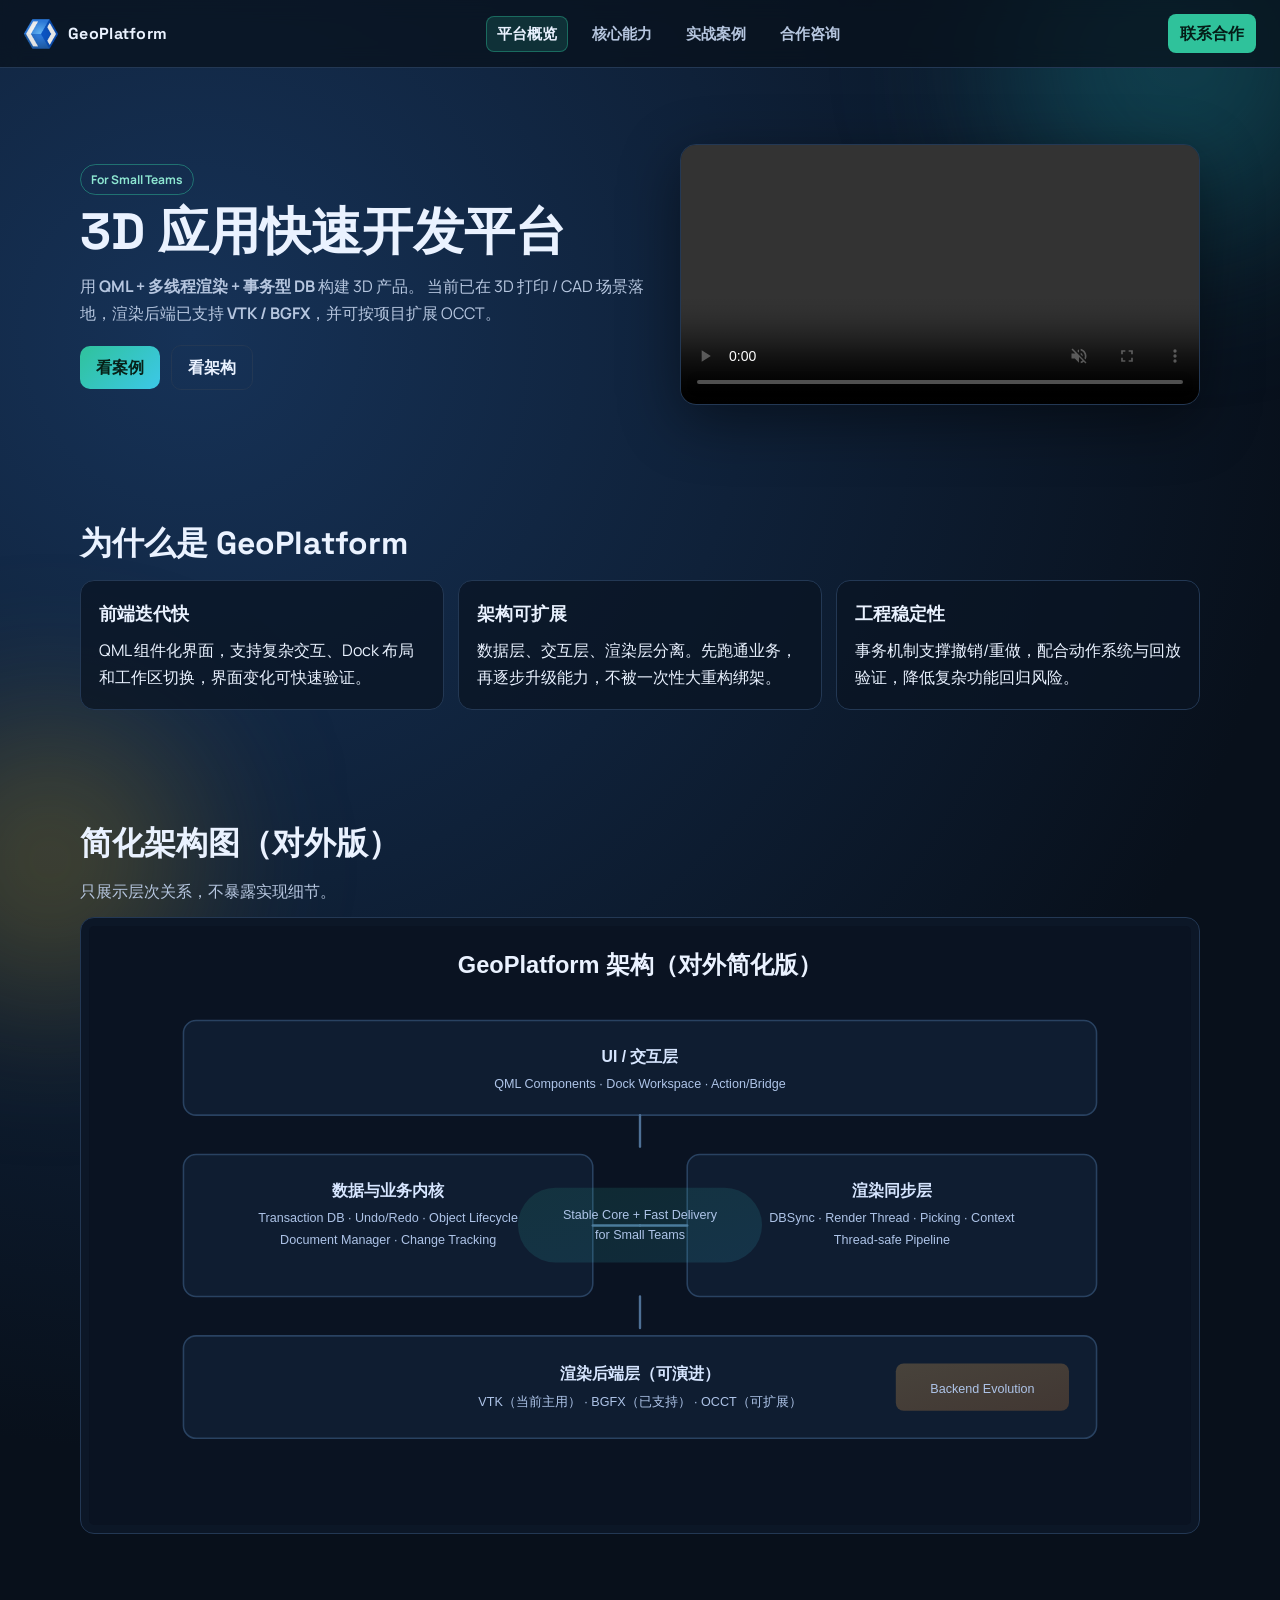
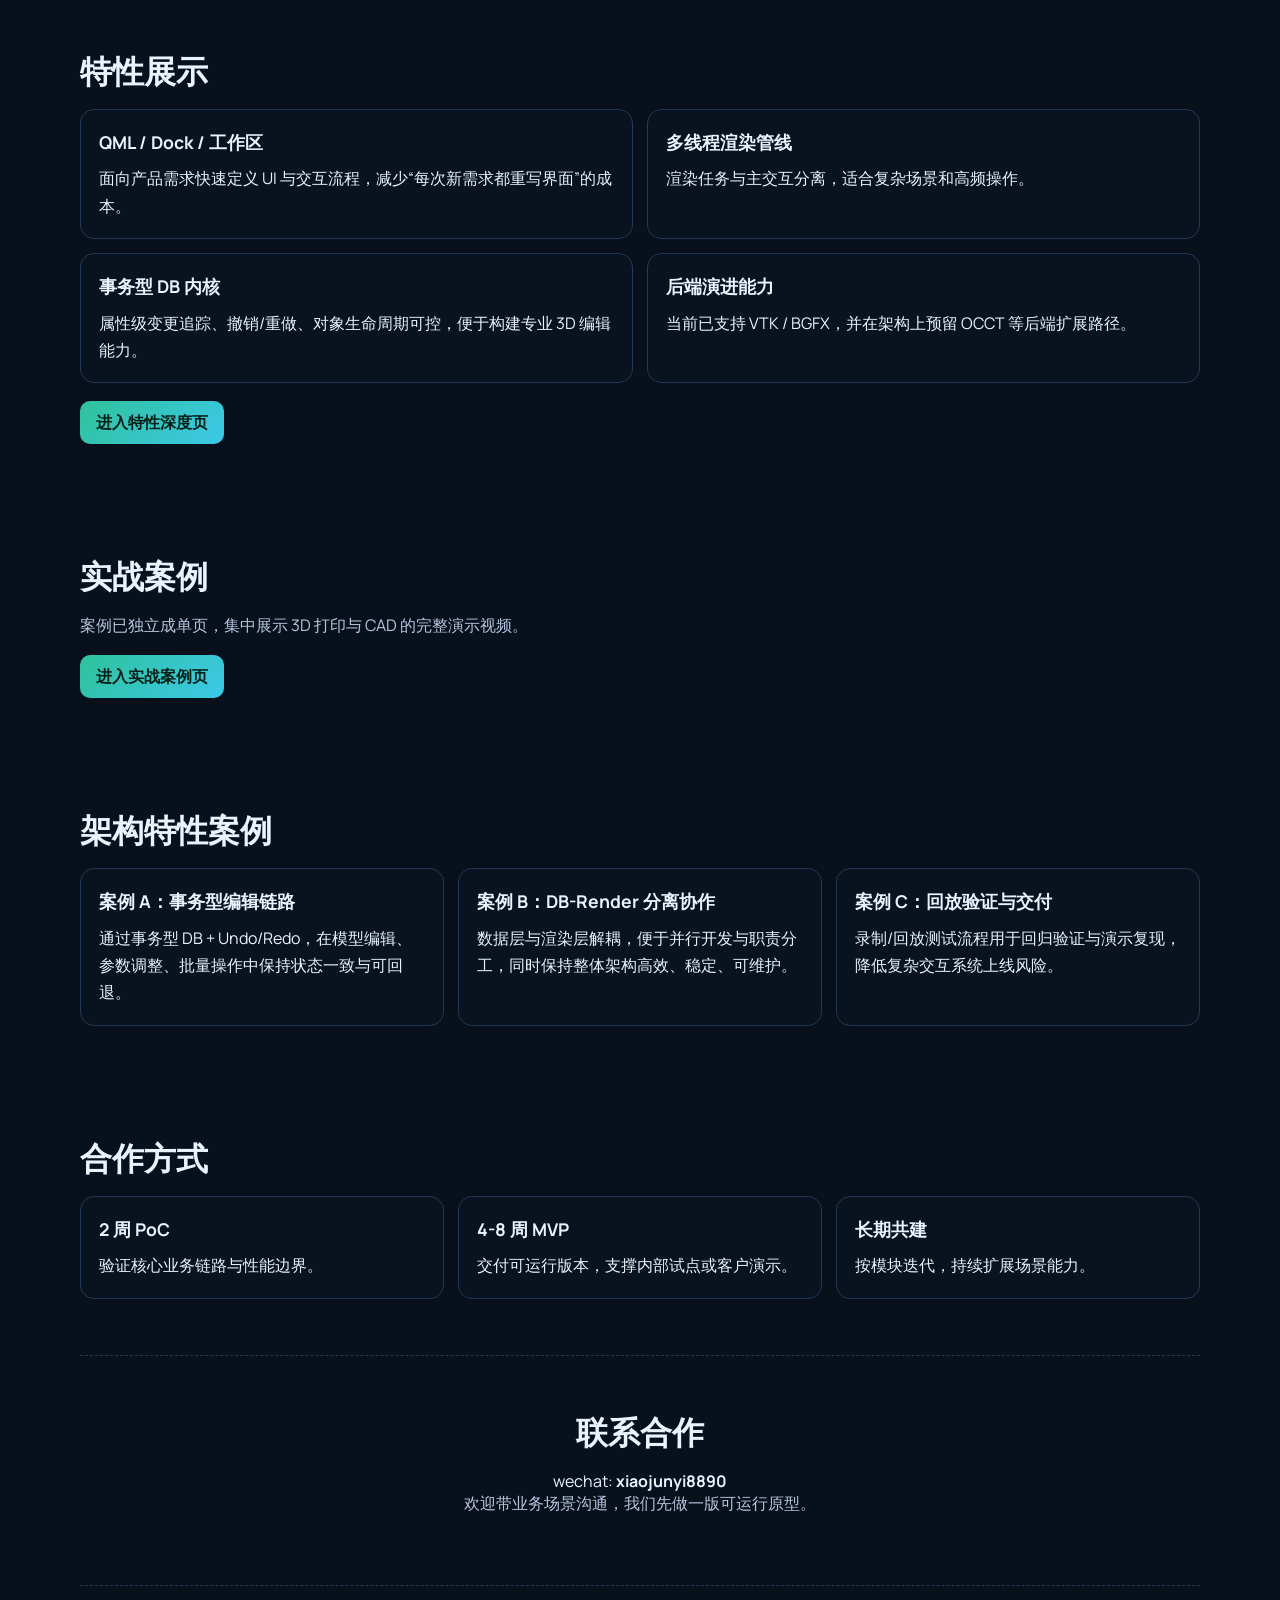
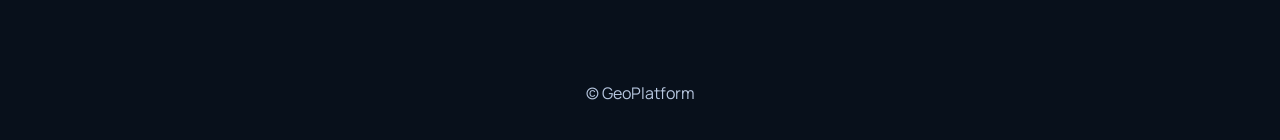
==== index.html @ 3b735857 "feat: move demo videos to dedicated cases page and refine feature copy" ====
<!doctype html>
<html lang="zh-CN">
<head>
  <meta charset="UTF-8" />
  <meta name="viewport" content="width=device-width, initial-scale=1.0" />
  <title>GeoPlatform | 3D 应用快速开发平台</title>
  <meta name="description" content="GeoPlatform 是面向中小团队的 3D 应用快速开发平台，提供 QML 前端、事务型 DB 内核和多线程渲染架构。" />
  <link rel="preconnect" href="https://fonts.googleapis.com">
  <link rel="preconnect" href="https://fonts.gstatic.com" crossorigin>
  <link href="https://fonts.googleapis.com/css2?family=Manrope:wght@400;600;700;800&family=Space+Grotesk:wght@500;700&display=swap" rel="stylesheet">
  <link rel="stylesheet" href="styles.css" />
</head>
<body>
  <div class="bg-shape bg-shape-a"></div>
  <div class="bg-shape bg-shape-b"></div>

  <header class="topbar">
    <div class="brand">
      <img src="assets/brand/logo.png" alt="GeoPlatform Logo" />
      <span>GeoPlatform</span>
    </div>
    <nav class="top-links" aria-label="Primary">
      <a class="active" href="index.html">平台概览</a>
      <a href="features.html">核心能力</a>
      <a href="cases.html">实战案例</a>
      <a href="#contact">合作咨询</a>
    </nav>
    <div class="top-actions">
      <a class="cta" href="#contact">联系合作</a>
    </div>
  </header>

  <main>
    <section class="hero section">
      <div class="hero-copy">
        <p class="tag">For Small Teams</p>
        <h1>3D 应用快速开发平台</h1>
        <p class="subtitle">
          用 <strong>QML + 多线程渲染 + 事务型 DB</strong> 构建 3D 产品。
          当前已在 3D 打印 / CAD 场景落地，渲染后端已支持 <strong>VTK / BGFX</strong>，并可按项目扩展 OCCT。
        </p>
        <div class="hero-actions">
          <a class="btn btn-primary" href="cases.html">看案例</a>
          <a class="btn btn-ghost" href="#architecture">看架构</a>
        </div>
      </div>
      <div class="hero-media">
        <video controls autoplay muted loop playsinline>
          <source src="assets/media/print-demo.mp4" type="video/mp4" />
          你的浏览器不支持视频播放。
        </video>
      </div>
    </section>

    <section class="section" id="value">
      <h2>为什么是 GeoPlatform</h2>
      <div class="grid grid-3">
        <article class="card">
          <h3>前端迭代快</h3>
          <p>QML 组件化界面，支持复杂交互、Dock 布局和工作区切换，界面变化可快速验证。</p>
        </article>
        <article class="card">
          <h3>架构可扩展</h3>
          <p>数据层、交互层、渲染层分离。先跑通业务，再逐步升级能力，不被一次性大重构绑架。</p>
        </article>
        <article class="card">
          <h3>工程稳定性</h3>
          <p>事务机制支撑撤销/重做，配合动作系统与回放验证，降低复杂功能回归风险。</p>
        </article>
      </div>
    </section>

    <section class="section" id="architecture">
      <h2>简化架构图（对外版）</h2>
      <p class="hint">只展示层次关系，不暴露实现细节。</p>
      <img class="arch" src="assets/media/architecture-lite.svg" alt="GeoPlatform Simplified Architecture" />
    </section>

    <section class="section" id="features">
      <h2>特性展示</h2>
      <div class="grid grid-2">
        <article class="card feature">
          <h3>QML / Dock / 工作区</h3>
          <p>面向产品需求快速定义 UI 与交互流程，减少“每次新需求都重写界面”的成本。</p>
        </article>
        <article class="card feature">
          <h3>多线程渲染管线</h3>
          <p>渲染任务与主交互分离，适合复杂场景和高频操作。</p>
        </article>
        <article class="card feature">
          <h3>事务型 DB 内核</h3>
          <p>属性级变更追踪、撤销/重做、对象生命周期可控，便于构建专业 3D 编辑能力。</p>
        </article>
        <article class="card feature">
          <h3>后端演进能力</h3>
          <p>当前已支持 VTK / BGFX，并在架构上预留 OCCT 等后端扩展路径。</p>
        </article>
      </div>
      <div class="section-action">
        <a class="btn btn-primary" href="features.html">进入特性深度页</a>
      </div>
    </section>

    <section class="section" id="cases-entry">
      <h2>实战案例</h2>
      <p class="hint">案例已独立成单页，集中展示 3D 打印与 CAD 的完整演示视频。</p>
      <div class="section-action">
        <a class="btn btn-primary" href="cases.html">进入实战案例页</a>
      </div>
    </section>

    <section class="section" id="architecture-cases">
      <h2>架构特性案例</h2>
      <div class="grid grid-3">
        <article class="card">
          <h3>案例 A：事务型编辑链路</h3>
          <p>通过事务型 DB + Undo/Redo，在模型编辑、参数调整、批量操作中保持状态一致与可回退。</p>
        </article>
        <article class="card">
          <h3>案例 B：DB-Render 分离协作</h3>
          <p>数据层与渲染层解耦，便于并行开发与职责分工，同时保持整体架构高效、稳定、可维护。</p>
        </article>
        <article class="card">
          <h3>案例 C：回放验证与交付</h3>
          <p>录制/回放测试流程用于回归验证与演示复现，降低复杂交互系统上线风险。</p>
        </article>
      </div>
    </section>

    <section class="section" id="cooperation">
      <h2>合作方式</h2>
      <div class="grid grid-3">
        <article class="card">
          <h3>2 周 PoC</h3>
          <p>验证核心业务链路与性能边界。</p>
        </article>
        <article class="card">
          <h3>4-8 周 MVP</h3>
          <p>交付可运行版本，支撑内部试点或客户演示。</p>
        </article>
        <article class="card">
          <h3>长期共建</h3>
          <p>按模块迭代，持续扩展场景能力。</p>
        </article>
      </div>
    </section>

    <section class="section contact" id="contact">
      <h2>联系合作</h2>
      <p>wechat: <strong>xiaojunyi8890</strong></p>
      <p class="hint">欢迎带业务场景沟通，我们先做一版可运行原型。</p>
    </section>
  </main>

  <footer>
    <p>© <span id="year"></span> GeoPlatform</p>
  </footer>

  <script src="script.js"></script>
</body>
</html>
---- styles.css ----
:root {
  --bg: #08101b;
  --bg-soft: #111e31;
  --text: #eaf2ff;
  --muted: #b6c6df;
  --line: #233854;
  --brand: #2fc29b;
  --brand-2: #f2b45a;
  --card: rgba(10, 21, 35, 0.75);
}

* { box-sizing: border-box; }
html, body { margin: 0; padding: 0; }
body {
  font-family: "Manrope", "PingFang SC", "Microsoft YaHei", sans-serif;
  color: var(--text);
  background: radial-gradient(circle at 15% 10%, #163257 0%, var(--bg) 35%), var(--bg);
  overflow-x: hidden;
}

.bg-shape {
  position: fixed;
  border-radius: 999px;
  filter: blur(80px);
  z-index: -1;
}
.bg-shape-a { width: 360px; height: 360px; background: #1b7f8f66; top: -120px; right: -80px; }
.bg-shape-b { width: 280px; height: 280px; background: #9d7f2360; bottom: -100px; left: -90px; }

.topbar {
  position: sticky;
  top: 0;
  z-index: 10;
  display: flex;
  justify-content: space-between;
  align-items: center;
  padding: 14px 24px;
  background: rgba(8, 16, 27, 0.7);
  backdrop-filter: blur(10px);
  border-bottom: 1px solid var(--line);
}

.brand {
  display: flex;
  align-items: center;
  gap: 10px;
  font-family: "Space Grotesk", sans-serif;
  font-weight: 700;
  letter-spacing: 0.3px;
}
.brand img { width: 34px; height: 34px; object-fit: contain; }
.top-links {
  display: flex;
  align-items: center;
  gap: 14px;
}
.top-links a {
  text-decoration: none;
  color: var(--muted);
  font-weight: 700;
  font-size: 0.95rem;
  padding: 6px 10px;
  border-radius: 8px;
}
.top-links a:hover {
  color: var(--text);
  background: rgba(255, 255, 255, 0.06);
}
.top-links a.active {
  color: var(--text);
  background: rgba(47, 194, 155, 0.16);
  border: 1px solid #2fc29b66;
}
.top-actions {
  display: flex;
  align-items: center;
}

main { max-width: 1160px; margin: 0 auto; padding: 20px 20px 72px; }
.section { padding: 56px 0; }

.hero {
  display: grid;
  grid-template-columns: 1.1fr 1fr;
  gap: 28px;
  align-items: center;
}
.tag {
  display: inline-block;
  margin: 0 0 10px;
  font-size: 12px;
  font-weight: 700;
  padding: 6px 10px;
  border: 1px solid #2fc29b77;
  border-radius: 999px;
  color: #8de6d1;
}
h1 {
  margin: 0;
  font-family: "Space Grotesk", sans-serif;
  font-size: clamp(2rem, 4vw, 3.2rem);
  line-height: 1.05;
}
.subtitle { color: var(--muted); line-height: 1.7; margin-top: 14px; }

.hero-media video {
  width: 100%;
  border-radius: 16px;
  border: 1px solid var(--line);
  box-shadow: 0 16px 60px rgba(0, 0, 0, 0.45);
}

h2 {
  margin: 0 0 14px;
  font-family: "Space Grotesk", sans-serif;
  font-size: clamp(1.4rem, 2.5vw, 2rem);
}
h3 { margin: 0 0 8px; font-size: 1.1rem; }
p { margin: 0; }
.hint { color: var(--muted); margin-bottom: 14px; }

.grid { display: grid; gap: 14px; }
.grid-2 { grid-template-columns: repeat(2, minmax(0, 1fr)); }
.grid-3 { grid-template-columns: repeat(3, minmax(0, 1fr)); }

.card {
  background: var(--card);
  border: 1px solid var(--line);
  border-radius: 14px;
  padding: 18px;
  line-height: 1.7;
}
.case-video video {
  width: 100%;
  margin: 10px 0 12px;
  border-radius: 10px;
  border: 1px solid var(--line);
  background: #08101b;
}

.arch {
  width: 100%;
  border-radius: 14px;
  border: 1px solid var(--line);
  background: #0c1727;
  padding: 8px;
}

.btn {
  display: inline-block;
  text-decoration: none;
  padding: 10px 16px;
  border-radius: 10px;
  font-weight: 700;
  transition: transform .2s ease, background .2s ease;
}
.btn:hover { transform: translateY(-2px); }
.btn-primary {
  background: linear-gradient(135deg, var(--brand), #3cc8e8);
  color: #072018;
}
.btn-ghost {
  border: 1px solid var(--line);
  color: var(--text);
  margin-left: 8px;
}

.cta {
  text-decoration: none;
  color: #051d18;
  background: var(--brand);
  padding: 8px 12px;
  border-radius: 8px;
  font-weight: 700;
}

.hero-actions { margin-top: 18px; }
.section-action {
  margin-top: 18px;
  display: flex;
  gap: 10px;
  flex-wrap: wrap;
}

.page-hero {
  padding-top: 40px;
}
.metrics {
  margin-top: 16px;
  display: grid;
  gap: 12px;
  grid-template-columns: repeat(4, minmax(0, 1fr));
}
.metric h3 {
  margin-bottom: 6px;
}
.metric p {
  color: var(--muted);
}
.flow {
  margin-top: 14px;
  display: flex;
  flex-wrap: wrap;
  gap: 8px;
}
.flow span {
  padding: 6px 10px;
  border-radius: 999px;
  border: 1px solid #3a5d83;
  background: rgba(16, 35, 56, 0.75);
  color: #c8ddff;
  font-size: 0.86rem;
  font-weight: 700;
}
.emphasis {
  margin-top: 14px;
  border-color: #2fc29b88;
  background: linear-gradient(140deg, rgba(47, 194, 155, 0.12), rgba(10, 21, 35, 0.8));
}

.contact {
  text-align: center;
  border-top: 1px dashed var(--line);
  border-bottom: 1px dashed var(--line);
}

footer {
  text-align: center;
  color: var(--muted);
  padding: 24px 12px 36px;
}

@media (max-width: 980px) {
  .hero { grid-template-columns: 1fr; }
  .grid-2, .grid-3 { grid-template-columns: 1fr; }
  .metrics { grid-template-columns: 1fr; }
  .top-links { display: none; }
  main { padding: 12px 16px 56px; }
}
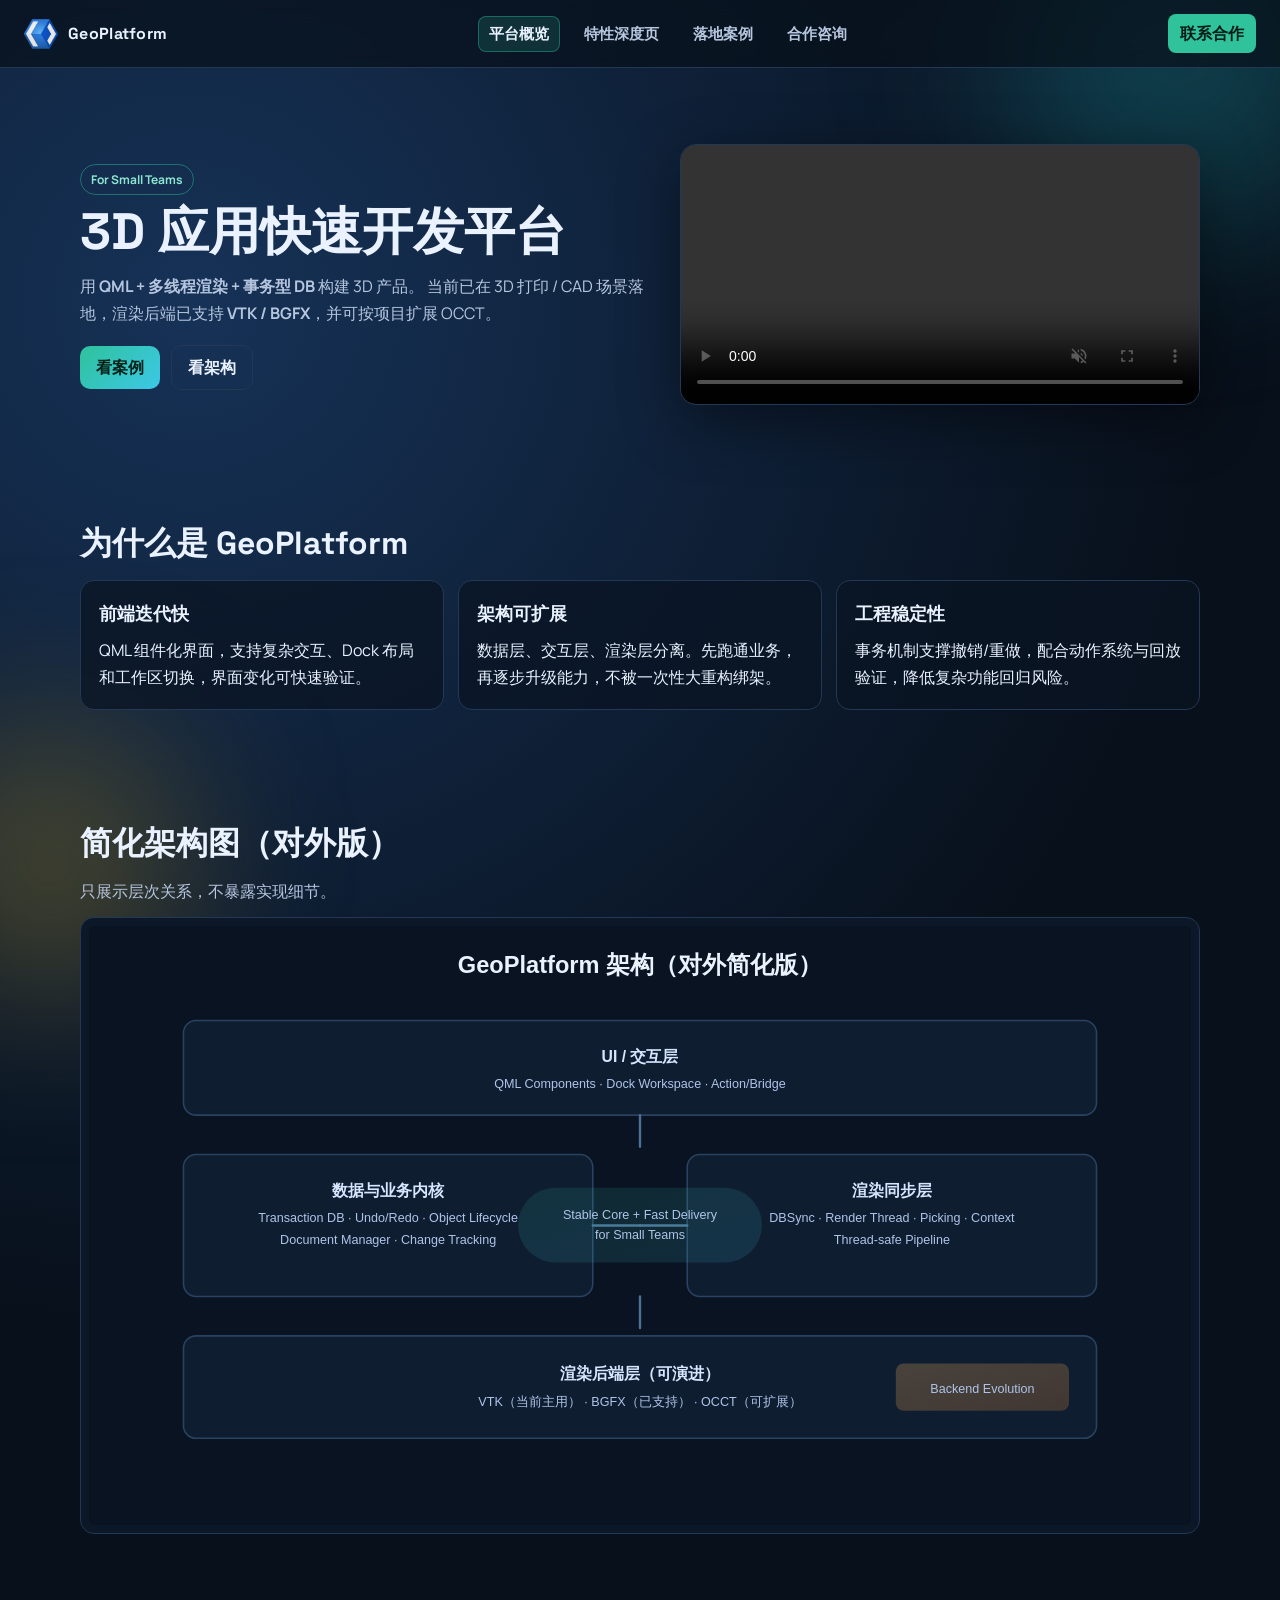
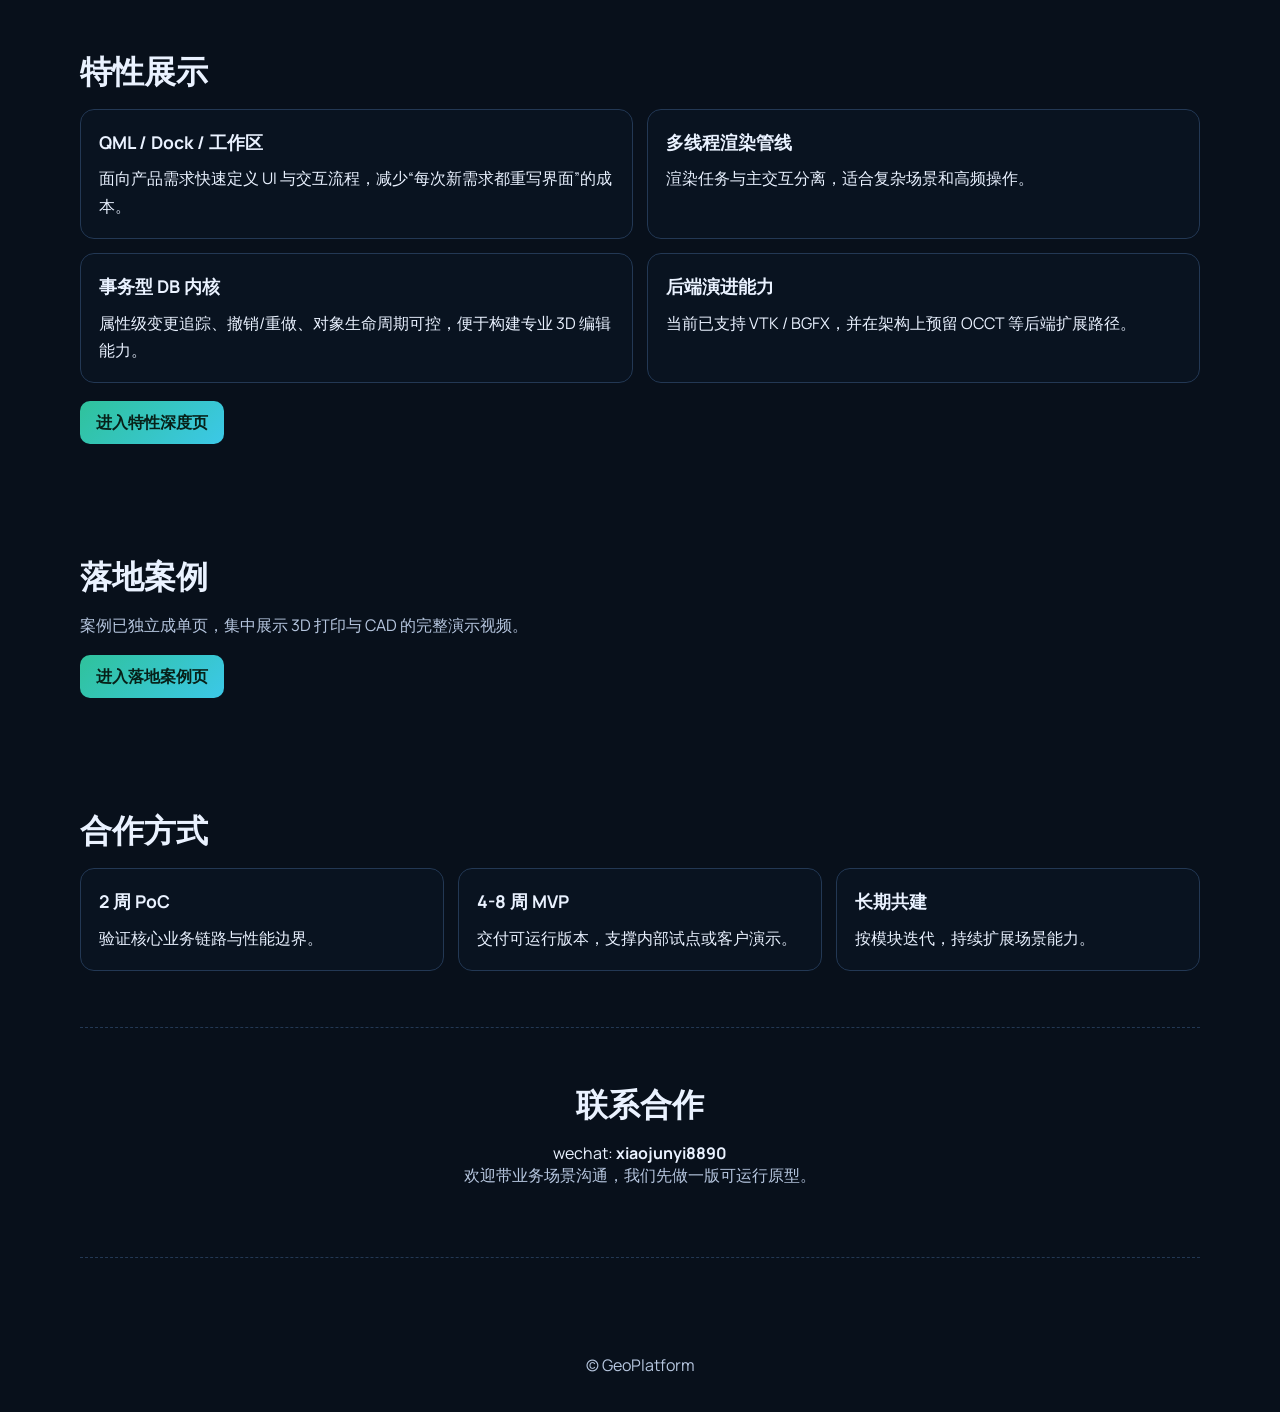
==== commit 103cdbce: "refactor: align nav and terminology to feature-depth and delivery-cases" ====
--- a/index.html
+++ b/index.html
@@ -21,8 +21,8 @@
     </div>
     <nav class="top-links" aria-label="Primary">
       <a class="active" href="index.html">平台概览</a>
-      <a href="features.html">核心能力</a>
-      <a href="cases.html">实战案例</a>
+      <a href="features.html">特性深度页</a>
+      <a href="cases.html">落地案例</a>
       <a href="#contact">合作咨询</a>
     </nav>
     <div class="top-actions">
@@ -102,28 +102,10 @@
     </section>
 
     <section class="section" id="cases-entry">
-      <h2>实战案例</h2>
+      <h2>落地案例</h2>
       <p class="hint">案例已独立成单页，集中展示 3D 打印与 CAD 的完整演示视频。</p>
       <div class="section-action">
-        <a class="btn btn-primary" href="cases.html">进入实战案例页</a>
-      </div>
-    </section>
-
-    <section class="section" id="architecture-cases">
-      <h2>架构特性案例</h2>
-      <div class="grid grid-3">
-        <article class="card">
-          <h3>案例 A：事务型编辑链路</h3>
-          <p>通过事务型 DB + Undo/Redo，在模型编辑、参数调整、批量操作中保持状态一致与可回退。</p>
-        </article>
-        <article class="card">
-          <h3>案例 B：DB-Render 分离协作</h3>
-          <p>数据层与渲染层解耦，便于并行开发与职责分工，同时保持整体架构高效、稳定、可维护。</p>
-        </article>
-        <article class="card">
-          <h3>案例 C：回放验证与交付</h3>
-          <p>录制/回放测试流程用于回归验证与演示复现，降低复杂交互系统上线风险。</p>
-        </article>
+        <a class="btn btn-primary" href="cases.html">进入落地案例页</a>
       </div>
     </section>
 
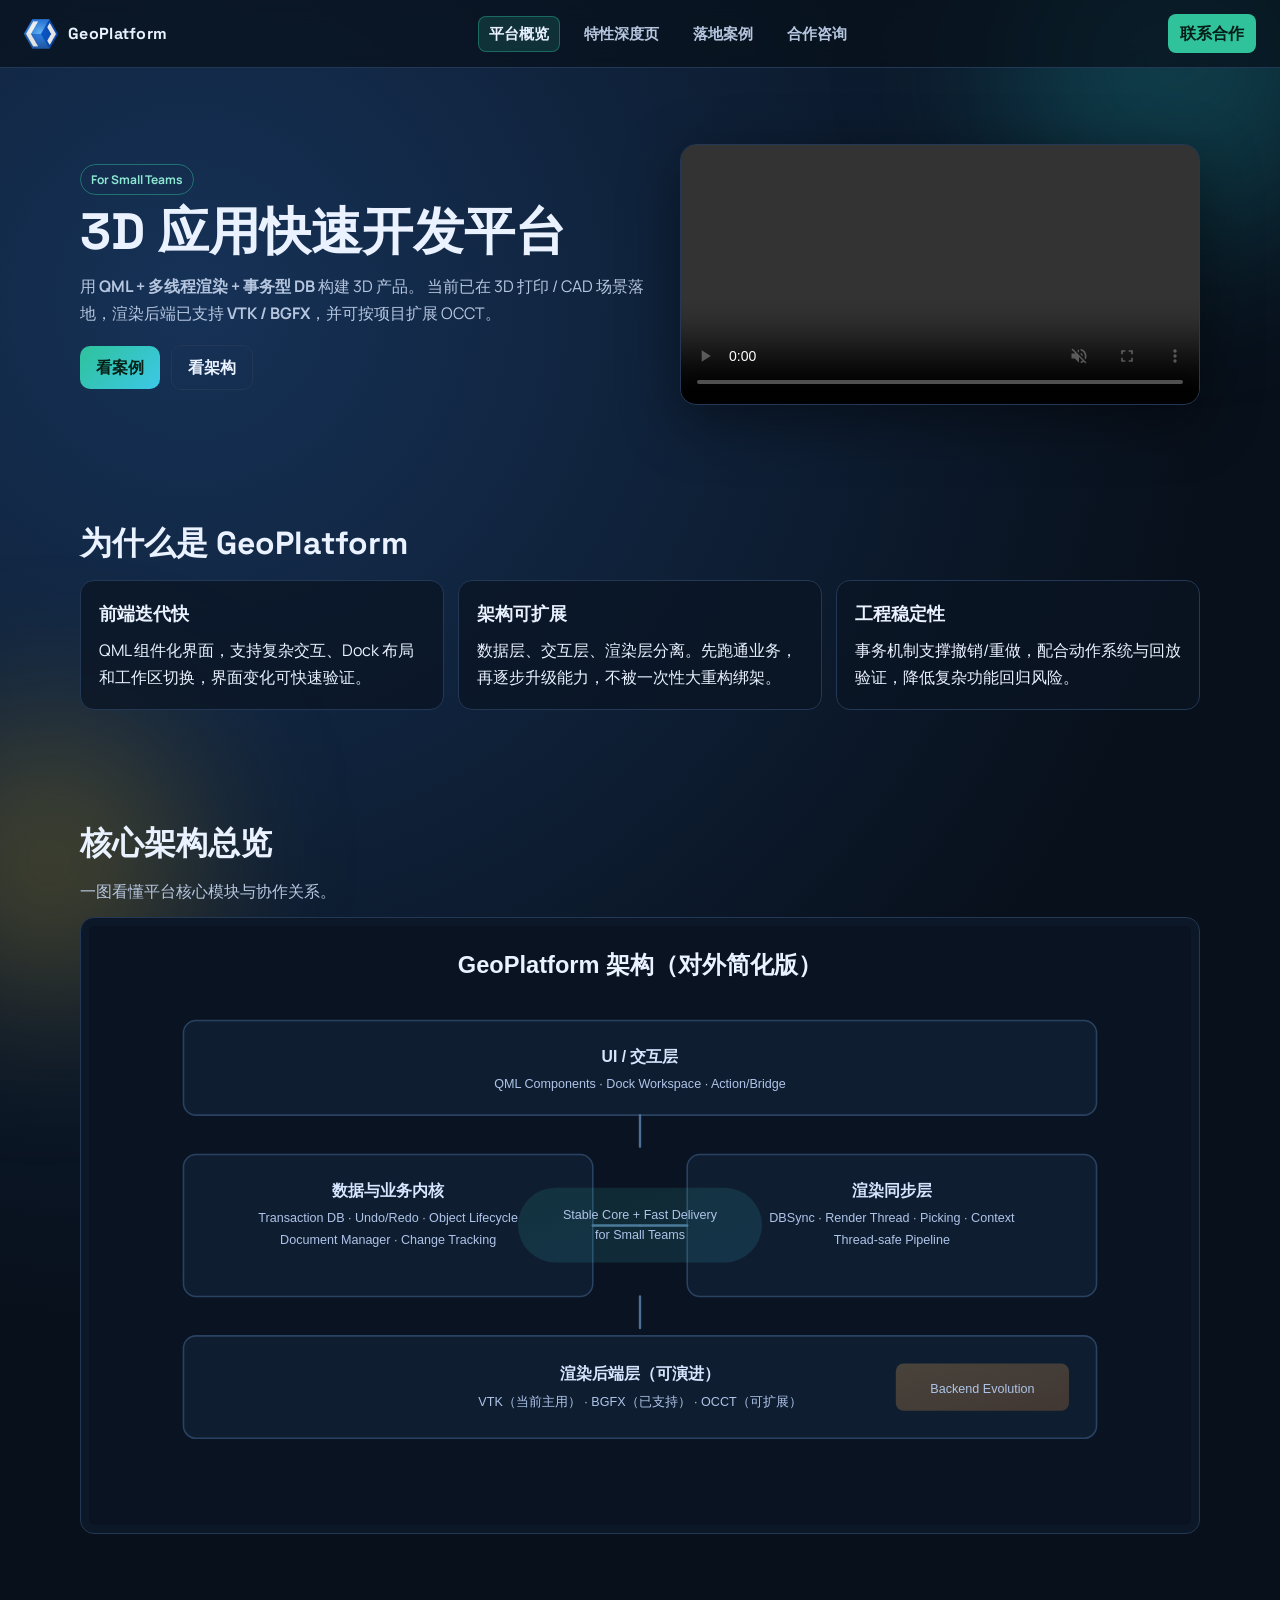
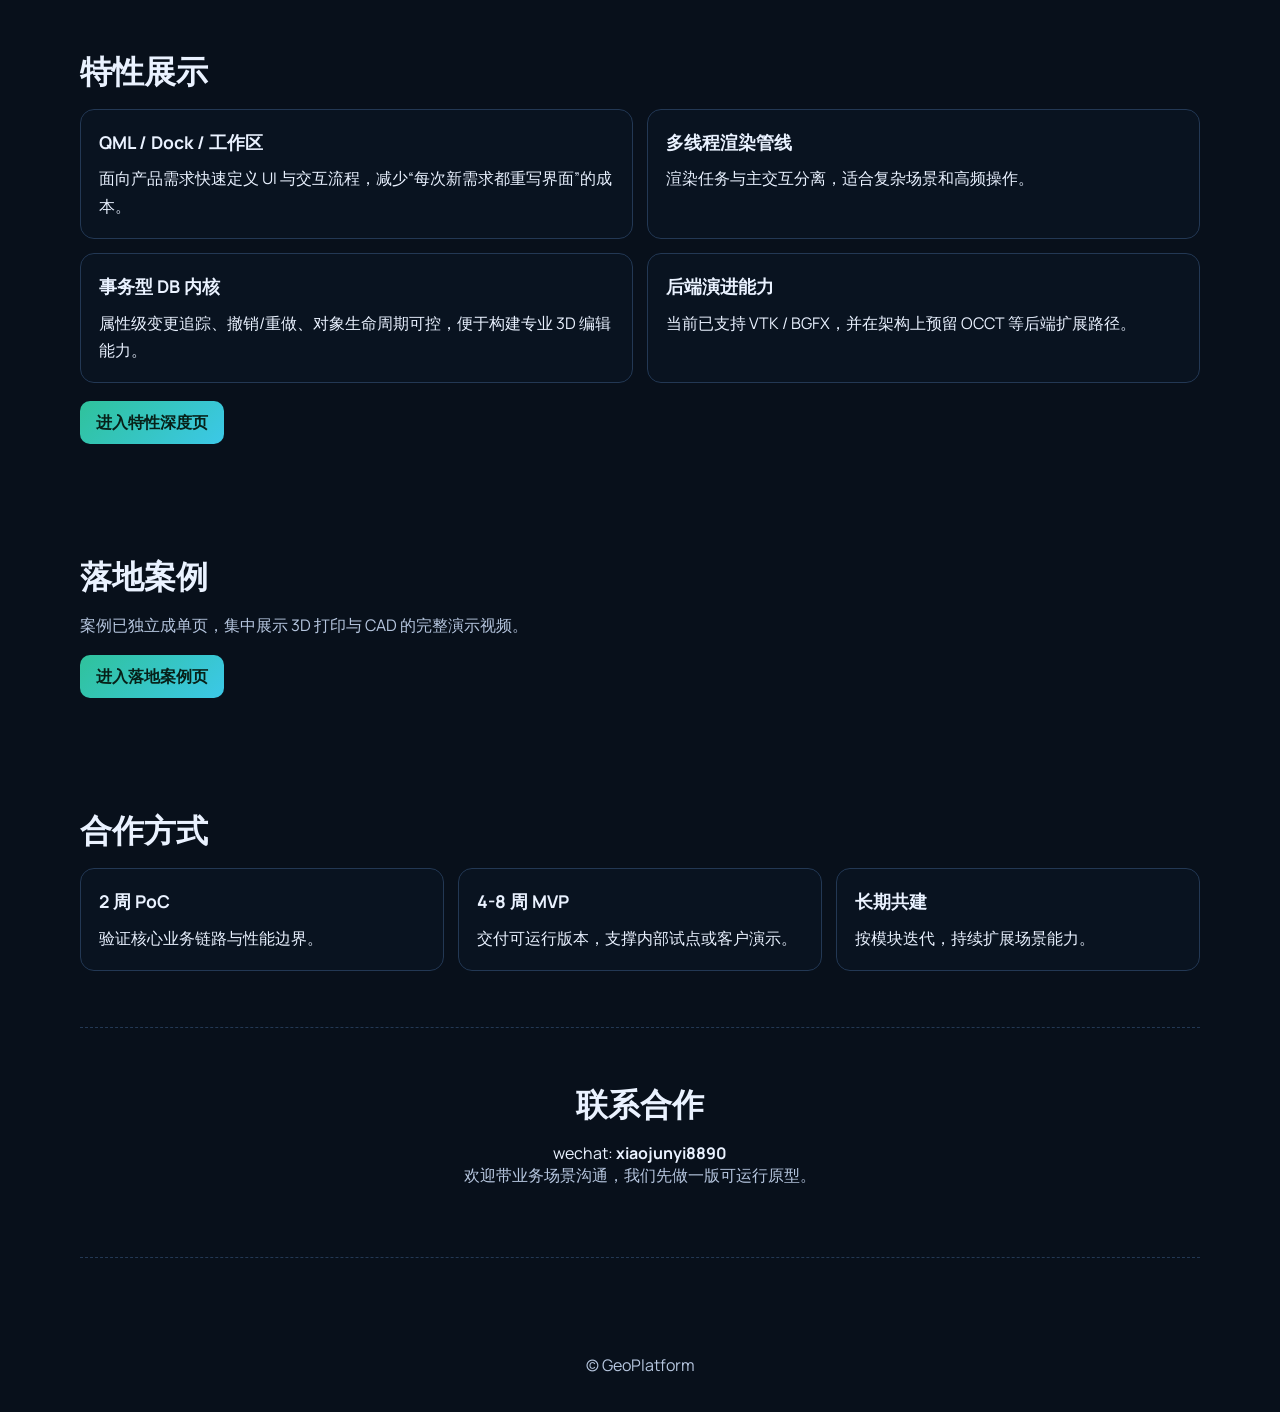
==== commit 96234860: "chore(site): refine architecture section wording for external audience" ====
--- a/index.html
+++ b/index.html
@@ -71,8 +71,8 @@
     </section>
 
     <section class="section" id="architecture">
-      <h2>简化架构图（对外版）</h2>
-      <p class="hint">只展示层次关系，不暴露实现细节。</p>
+      <h2>核心架构总览</h2>
+      <p class="hint">一图看懂平台核心模块与协作关系。</p>
       <img class="arch" src="assets/media/architecture-lite.svg" alt="GeoPlatform Simplified Architecture" />
     </section>
 
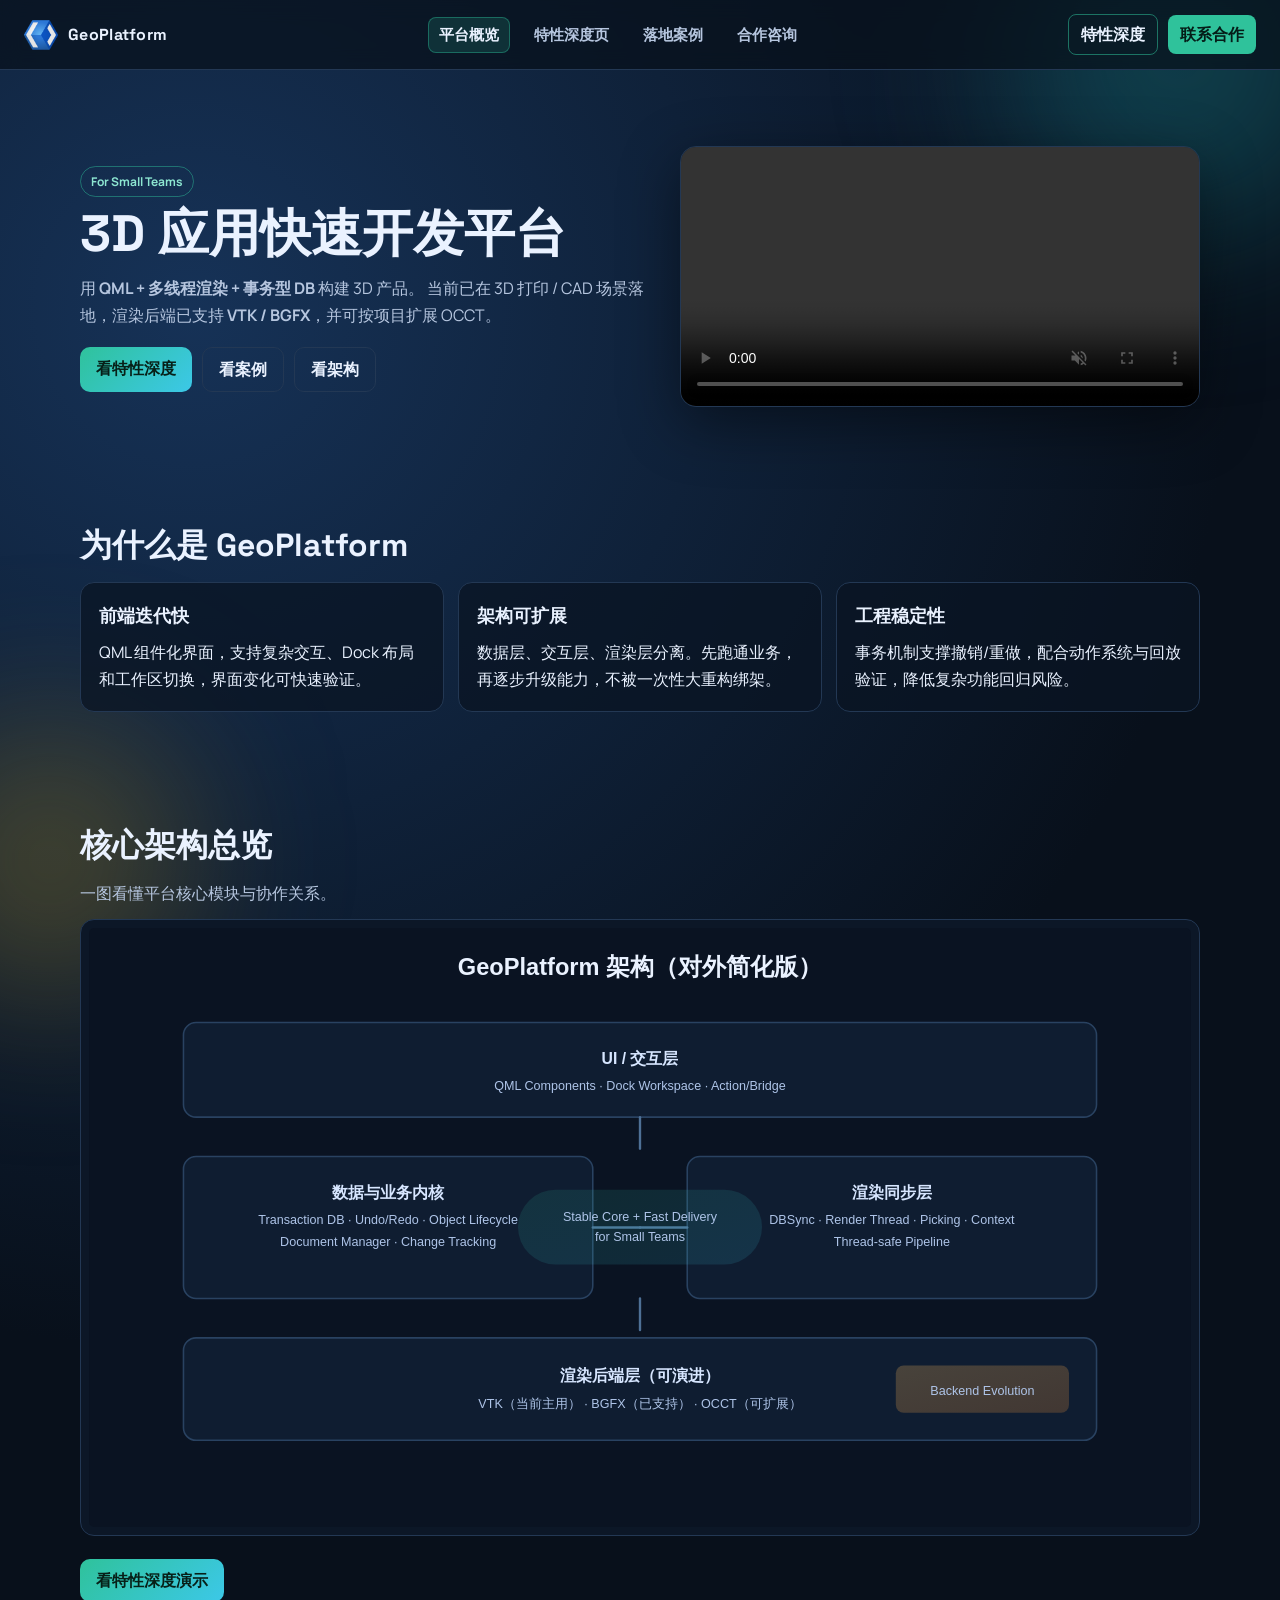
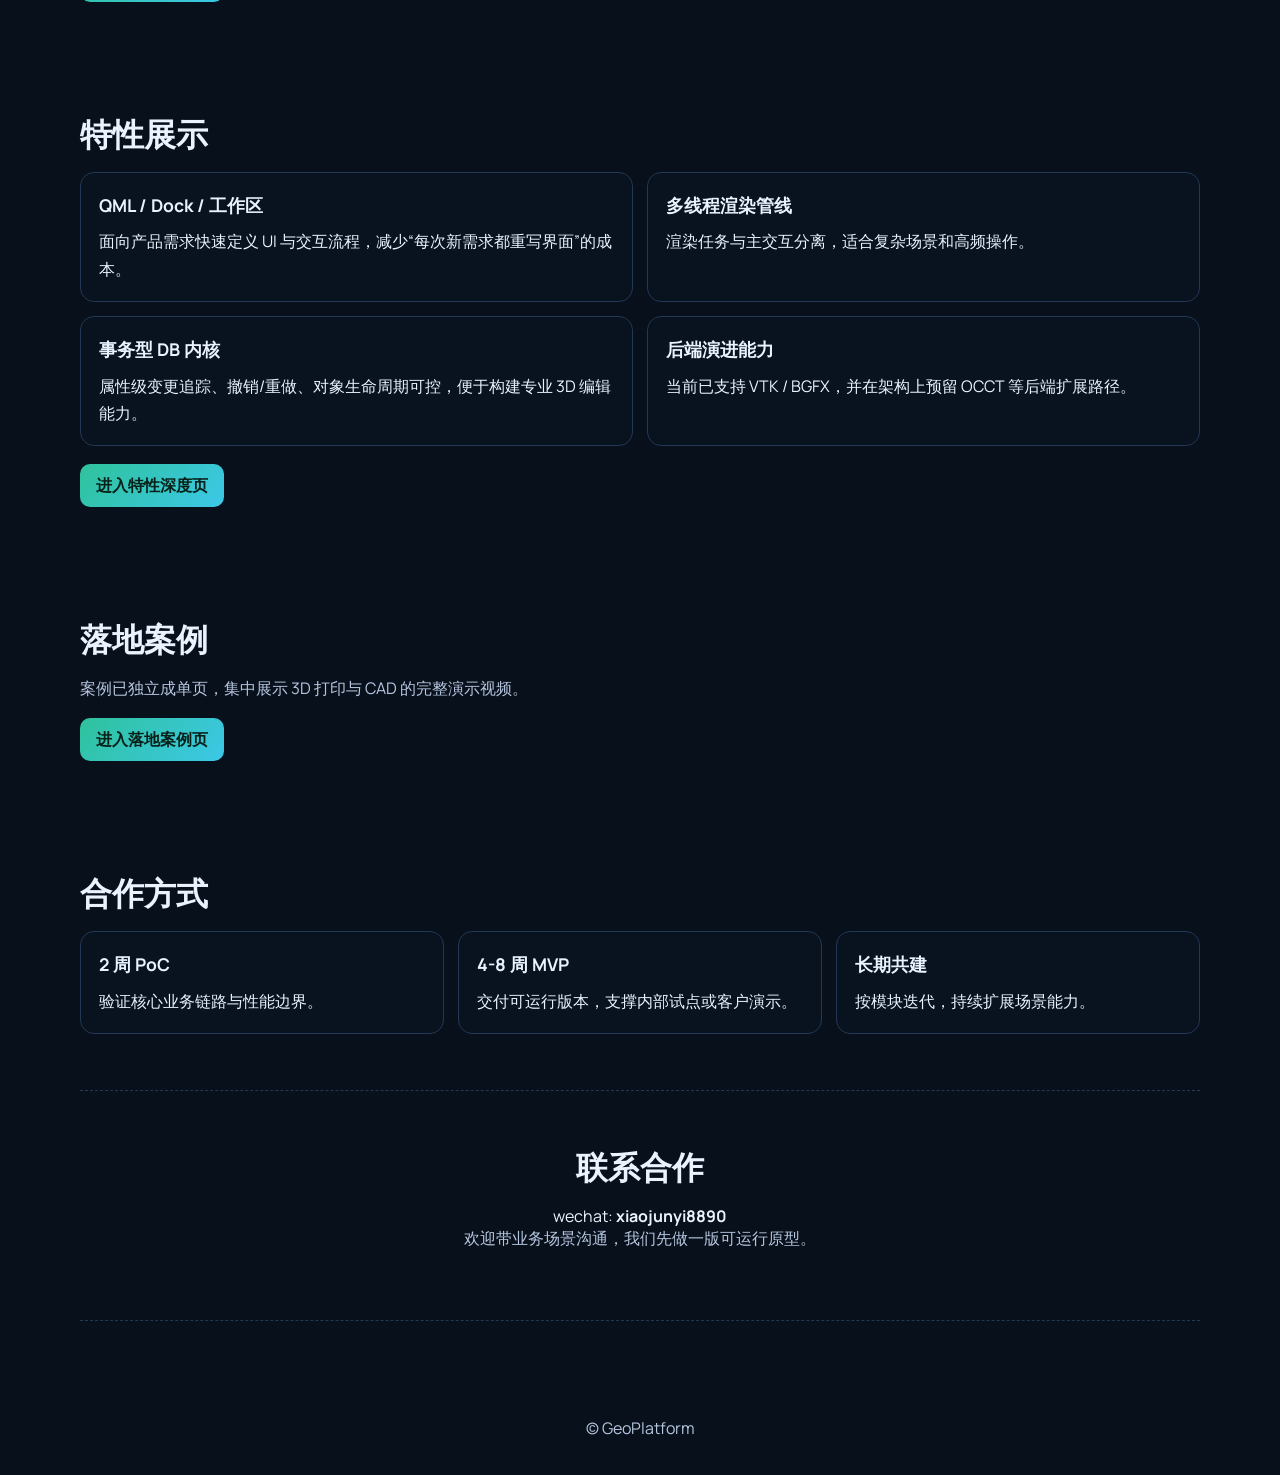
==== commit 85442a4c: "feat(site): strengthen homepage paths to feature-depth page" ====
--- a/index.html
+++ b/index.html
@@ -26,6 +26,7 @@
       <a href="#contact">合作咨询</a>
     </nav>
     <div class="top-actions">
+      <a class="cta cta-secondary" href="features.html">特性深度</a>
       <a class="cta" href="#contact">联系合作</a>
     </div>
   </header>
@@ -40,7 +41,8 @@
           当前已在 3D 打印 / CAD 场景落地，渲染后端已支持 <strong>VTK / BGFX</strong>，并可按项目扩展 OCCT。
         </p>
         <div class="hero-actions">
-          <a class="btn btn-primary" href="cases.html">看案例</a>
+          <a class="btn btn-primary" href="features.html">看特性深度</a>
+          <a class="btn btn-ghost" href="cases.html">看案例</a>
           <a class="btn btn-ghost" href="#architecture">看架构</a>
         </div>
       </div>
@@ -74,27 +76,30 @@
       <h2>核心架构总览</h2>
       <p class="hint">一图看懂平台核心模块与协作关系。</p>
       <img class="arch" src="assets/media/architecture-lite.svg" alt="GeoPlatform Simplified Architecture" />
+      <div class="section-action">
+        <a class="btn btn-primary" href="features.html">看特性深度演示</a>
+      </div>
     </section>
 
     <section class="section" id="features">
       <h2>特性展示</h2>
       <div class="grid grid-2">
-        <article class="card feature">
+        <a class="card feature feature-link" href="features.html#threading">
           <h3>QML / Dock / 工作区</h3>
           <p>面向产品需求快速定义 UI 与交互流程，减少“每次新需求都重写界面”的成本。</p>
-        </article>
-        <article class="card feature">
+        </a>
+        <a class="card feature feature-link" href="features.html#threading">
           <h3>多线程渲染管线</h3>
           <p>渲染任务与主交互分离，适合复杂场景和高频操作。</p>
-        </article>
-        <article class="card feature">
+        </a>
+        <a class="card feature feature-link" href="features.html#transaction">
           <h3>事务型 DB 内核</h3>
           <p>属性级变更追踪、撤销/重做、对象生命周期可控，便于构建专业 3D 编辑能力。</p>
-        </article>
-        <article class="card feature">
+        </a>
+        <a class="card feature feature-link" href="features.html#backend">
           <h3>后端演进能力</h3>
           <p>当前已支持 VTK / BGFX，并在架构上预留 OCCT 等后端扩展路径。</p>
-        </article>
+        </a>
       </div>
       <div class="section-action">
         <a class="btn btn-primary" href="features.html">进入特性深度页</a>
@@ -134,6 +139,8 @@
     </section>
   </main>
 
+  <a class="mobile-feature-cta" href="features.html" aria-label="查看特性深度页">查看特性深度</a>
+
   <footer>
     <p>© <span id="year"></span> GeoPlatform</p>
   </footer>
--- a/styles.css
+++ b/styles.css
@@ -74,6 +74,7 @@
 .top-actions {
   display: flex;
   align-items: center;
+  gap: 10px;
 }
 
 main { max-width: 1160px; margin: 0 auto; padding: 20px 20px 72px; }
@@ -130,6 +131,17 @@
   padding: 18px;
   line-height: 1.7;
 }
+.feature-link {
+  display: block;
+  text-decoration: none;
+  color: var(--text);
+  transition: transform .2s ease, border-color .2s ease, background .2s ease;
+}
+.feature-link:hover {
+  transform: translateY(-2px);
+  border-color: #2fc29b88;
+  background: rgba(20, 36, 57, 0.86);
+}
 .case-video video {
   width: 100%;
   margin: 10px 0 12px;
@@ -162,7 +174,7 @@
 .btn-ghost {
   border: 1px solid var(--line);
   color: var(--text);
-  margin-left: 8px;
+  margin-left: 0;
 }
 
 .cta {
@@ -174,7 +186,18 @@
   font-weight: 700;
 }
 
-.hero-actions { margin-top: 18px; }
+.cta-secondary {
+  color: var(--text);
+  background: transparent;
+  border: 1px solid #2fc29b88;
+}
+
+.hero-actions {
+  margin-top: 18px;
+  display: flex;
+  gap: 10px;
+  flex-wrap: wrap;
+}
 .section-action {
   margin-top: 18px;
   display: flex;
@@ -224,6 +247,21 @@
   border-bottom: 1px dashed var(--line);
 }
 
+.mobile-feature-cta {
+  display: none;
+  position: fixed;
+  right: 14px;
+  bottom: 14px;
+  z-index: 30;
+  padding: 10px 14px;
+  border-radius: 999px;
+  text-decoration: none;
+  font-weight: 800;
+  color: #072018;
+  background: linear-gradient(135deg, var(--brand), #3cc8e8);
+  box-shadow: 0 10px 25px rgba(0, 0, 0, 0.35);
+}
+
 footer {
   text-align: center;
   color: var(--muted);
@@ -235,5 +273,7 @@
   .grid-2, .grid-3 { grid-template-columns: 1fr; }
   .metrics { grid-template-columns: 1fr; }
   .top-links { display: none; }
-  main { padding: 12px 16px 56px; }
-}
+  .top-actions .cta-secondary { display: none; }
+  .mobile-feature-cta { display: inline-block; }
+  main { padding: 12px 16px 112px; }
+}
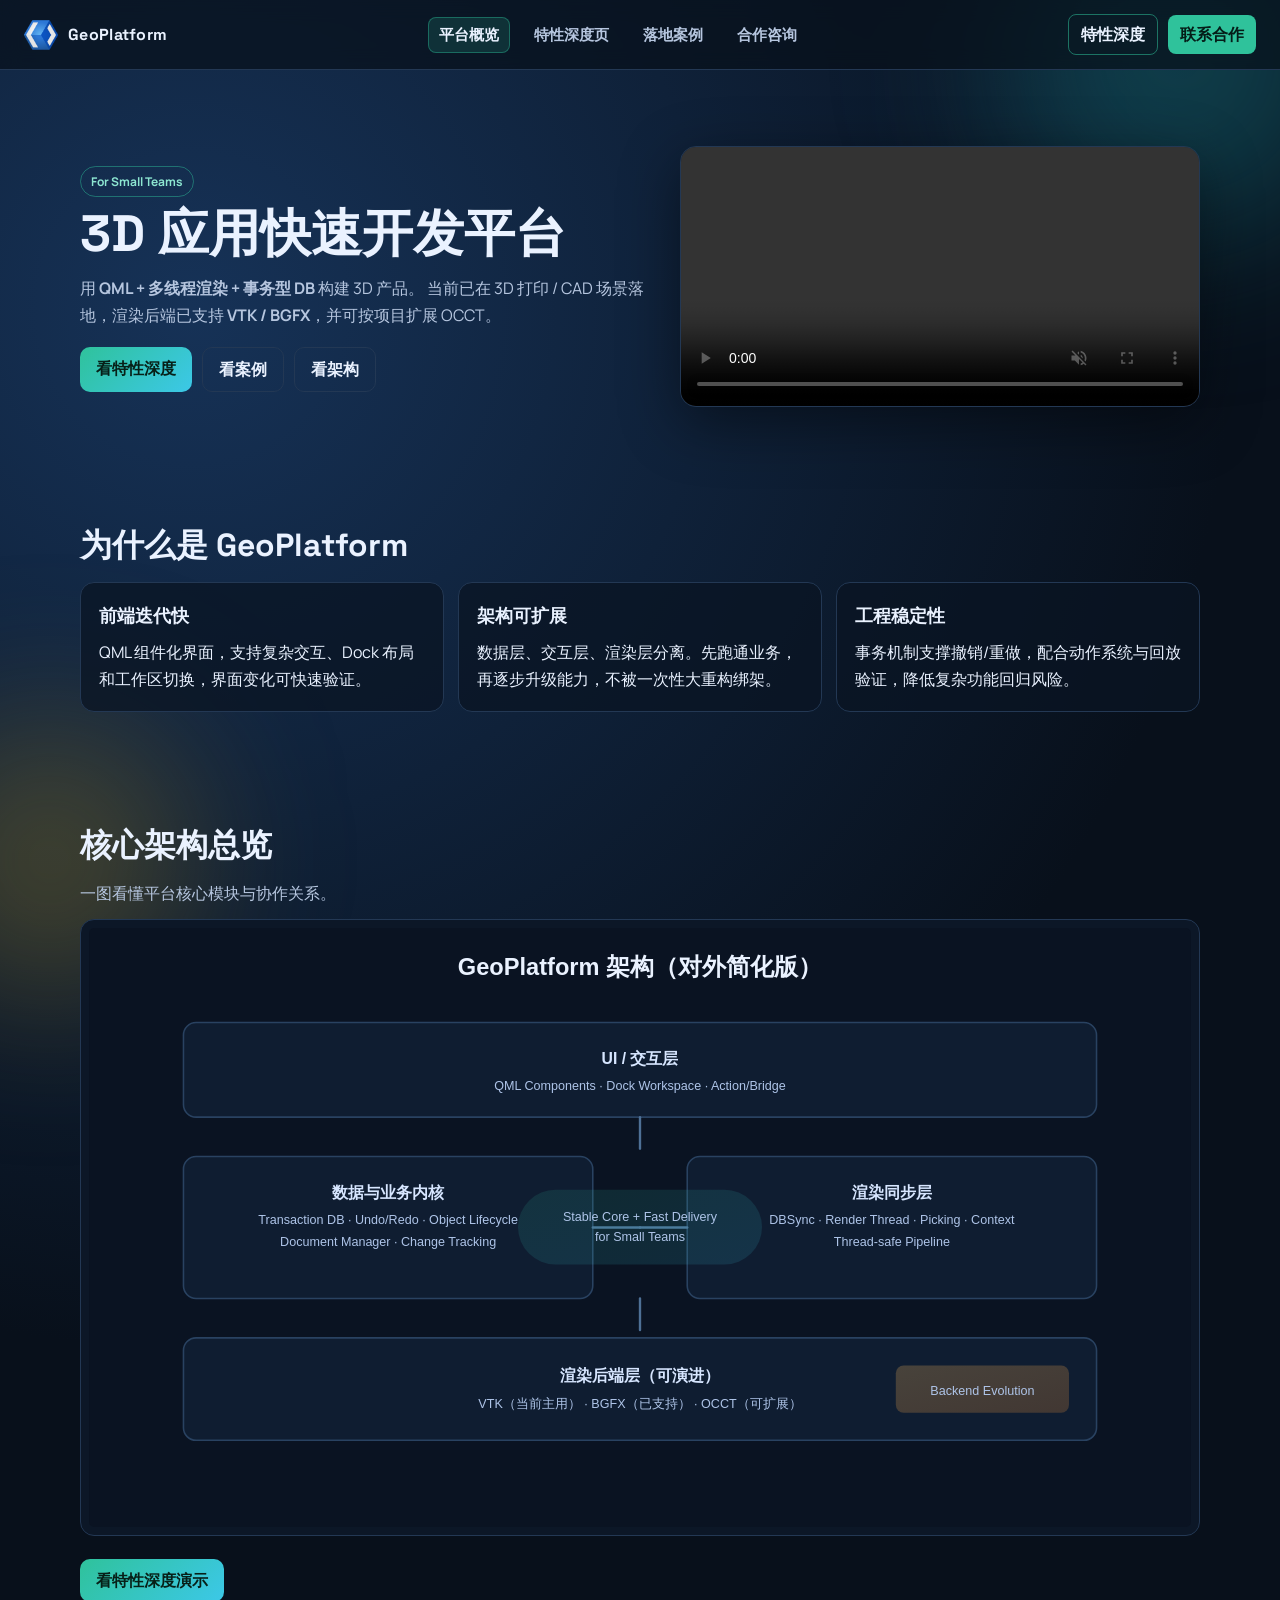
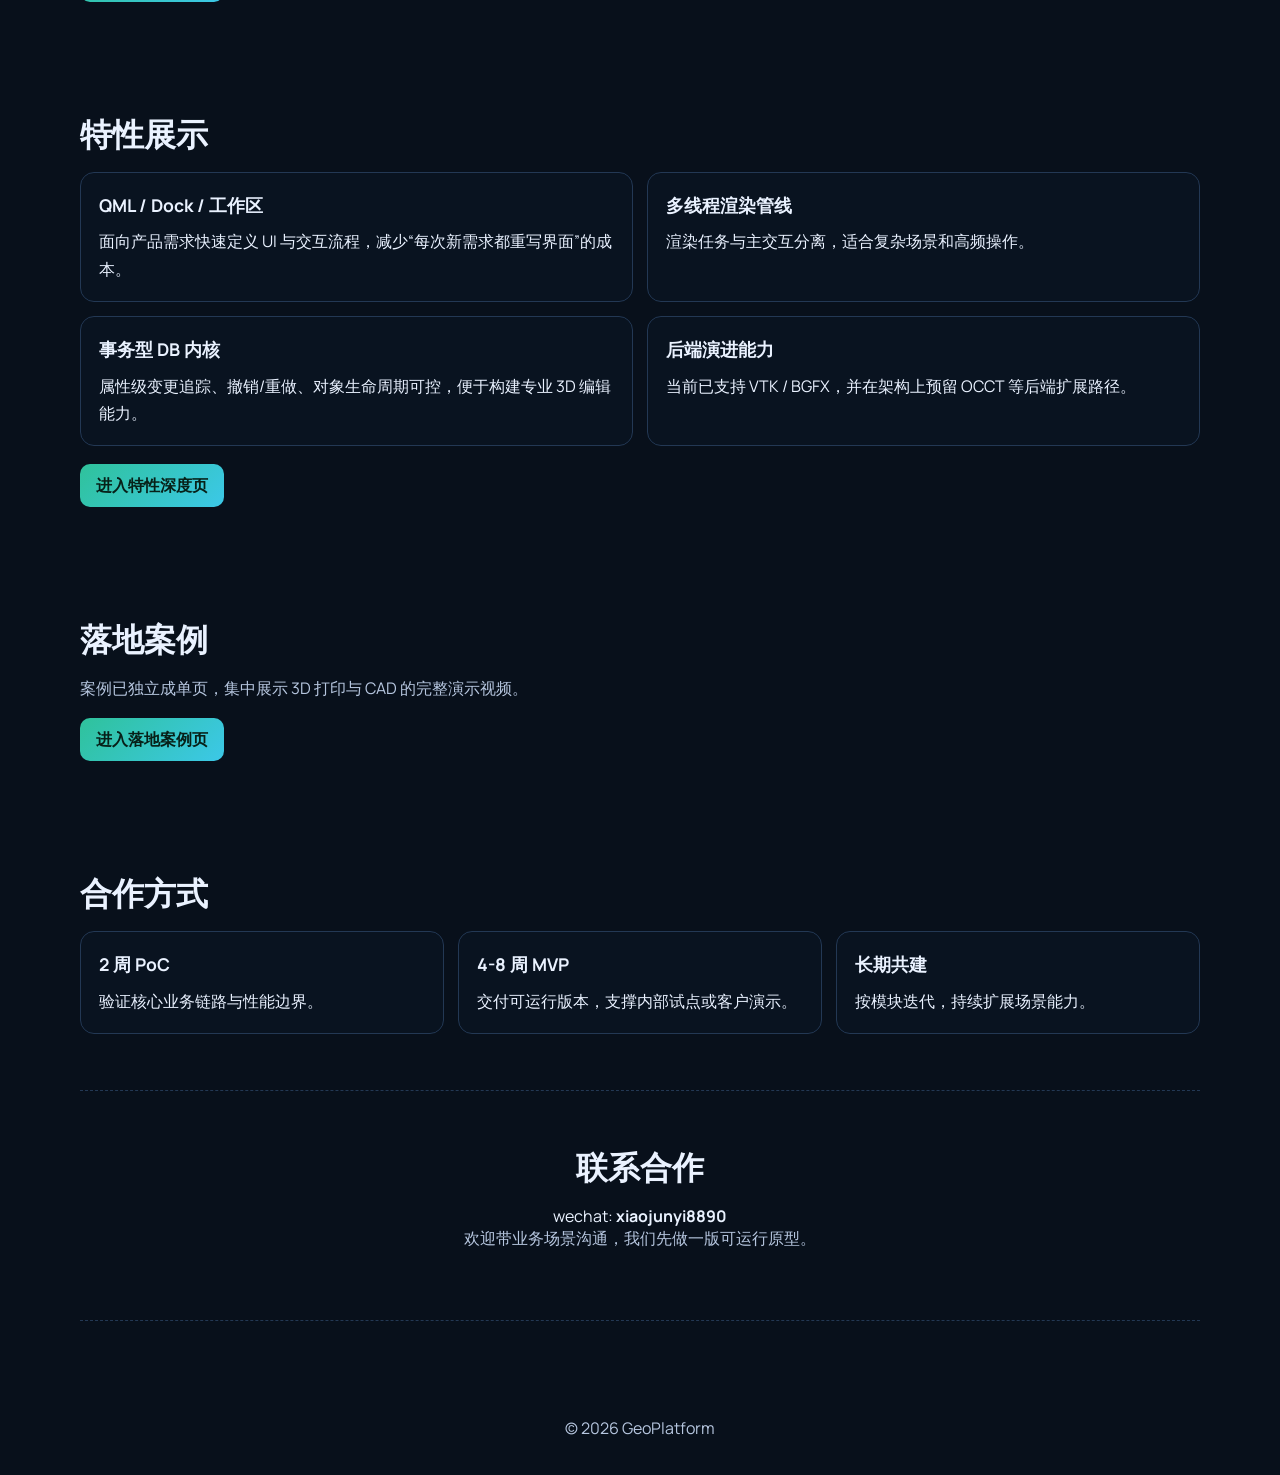
==== commit 1e53cb06: "fix(deploy): keep media files under 25MiB with segmented playback" ====
--- a/index.html
+++ b/index.html
@@ -47,8 +47,8 @@
         </div>
       </div>
       <div class="hero-media">
-        <video controls autoplay muted loop playsinline>
-          <source src="assets/media/print-demo.mp4" type="video/mp4" />
+        <video controls autoplay muted playsinline data-playlist="assets/media/print-demo.part1.mp4,assets/media/print-demo.part2.mp4,assets/media/print-demo.part3.mp4">
+          <source src="assets/media/print-demo.part1.mp4" type="video/mp4" />
           你的浏览器不支持视频播放。
         </video>
       </div>
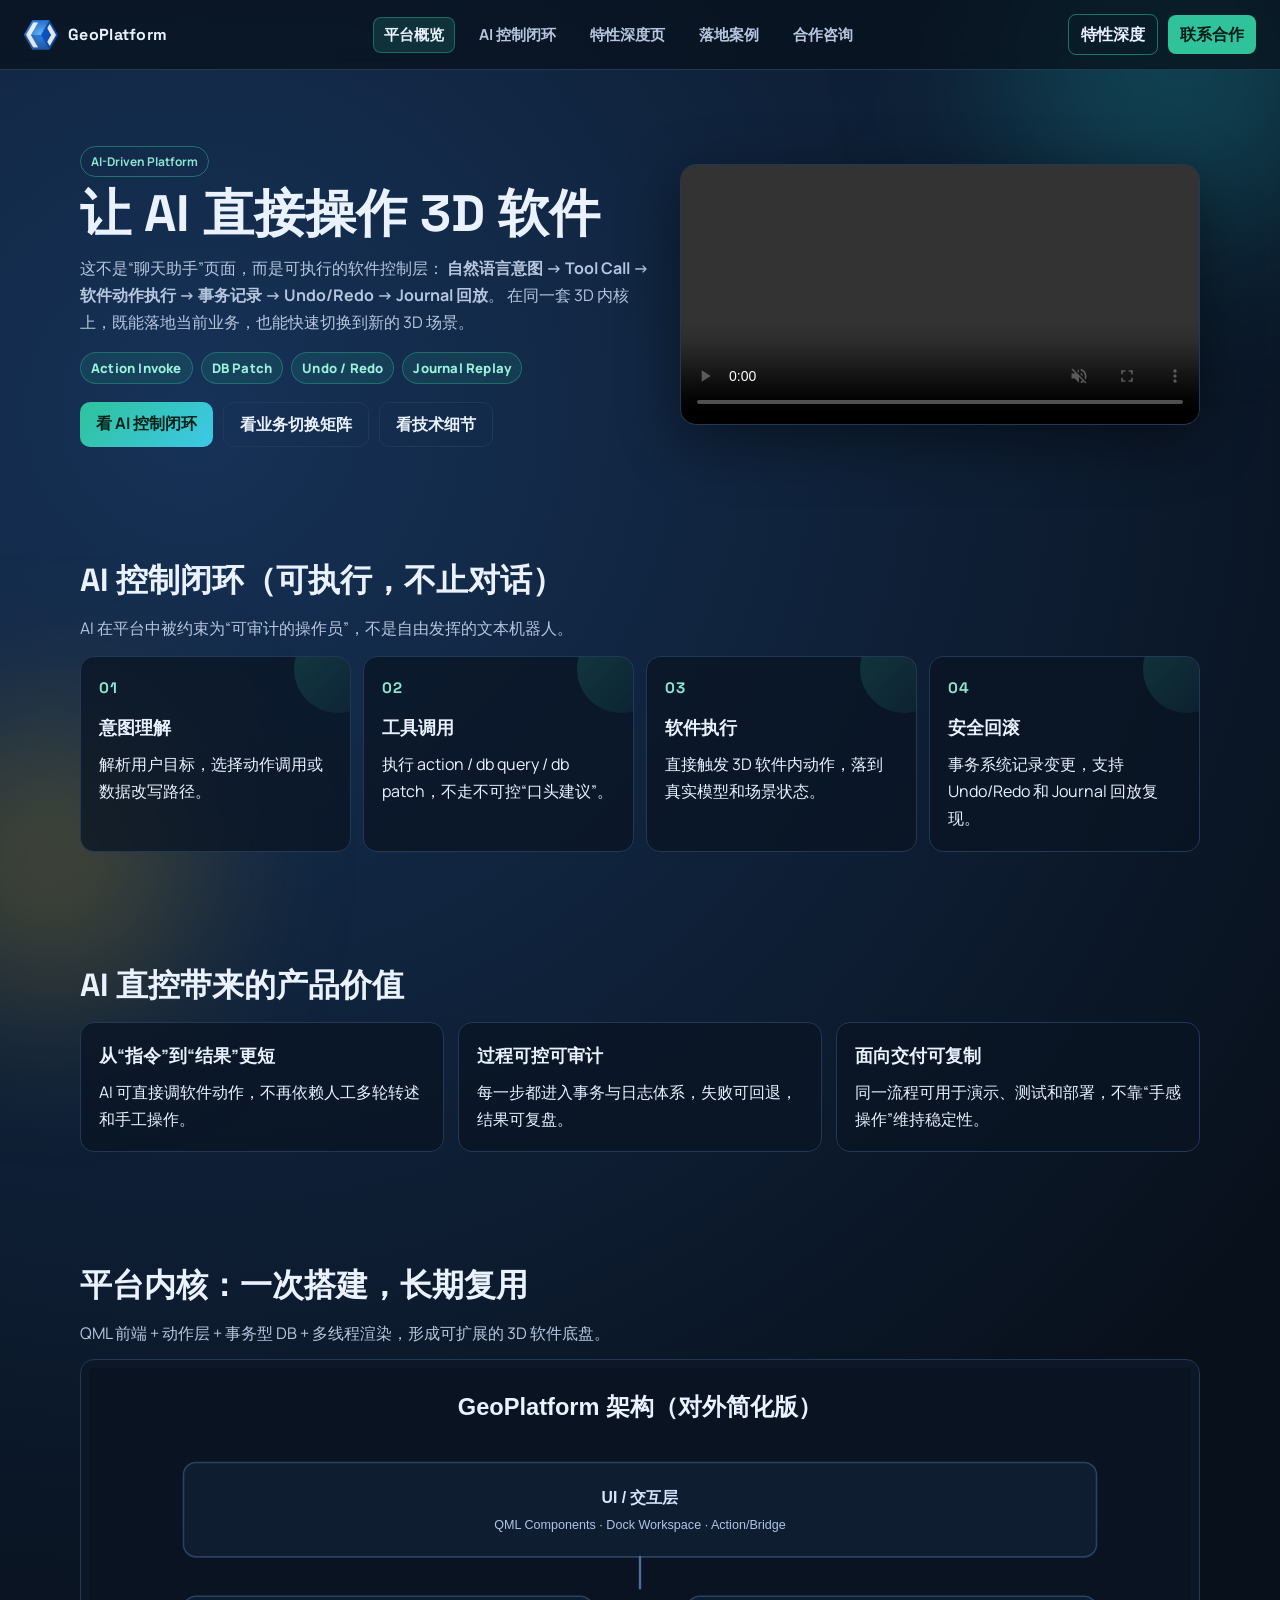
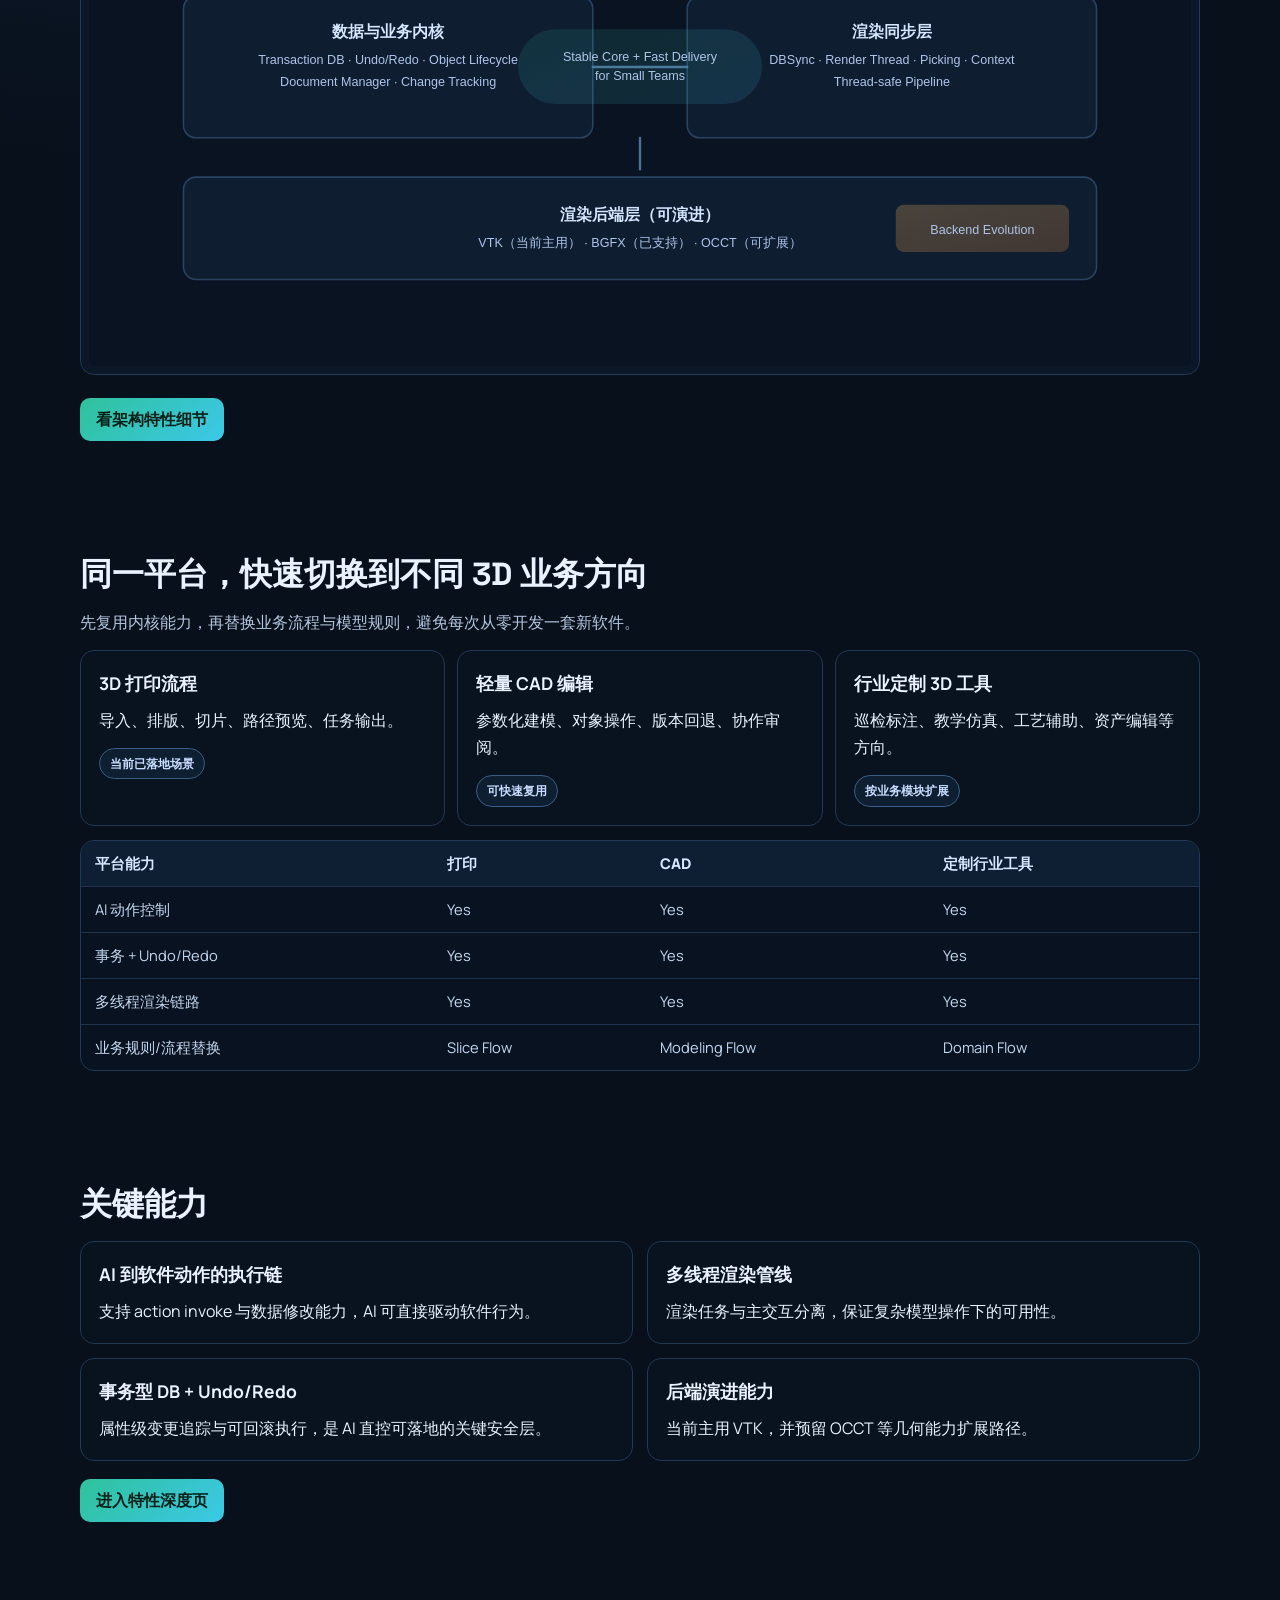
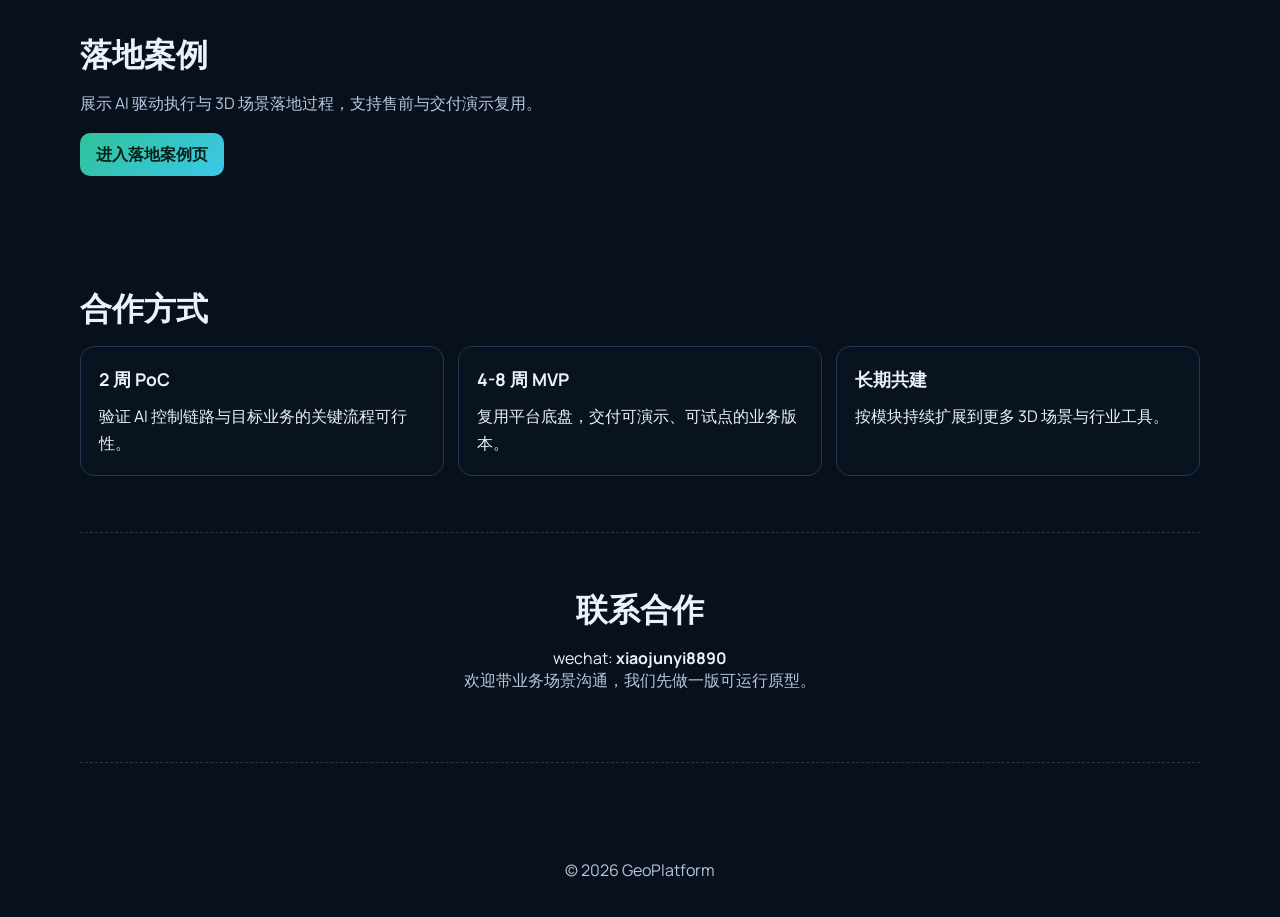
==== commit 1360d3be: "Update AI-driven pages and sync new demo video" ====
--- a/index.html
+++ b/index.html
@@ -3,8 +3,8 @@
 <head>
   <meta charset="UTF-8" />
   <meta name="viewport" content="width=device-width, initial-scale=1.0" />
-  <title>GeoPlatform | 3D 应用快速开发平台</title>
-  <meta name="description" content="GeoPlatform 是面向中小团队的 3D 应用快速开发平台，提供 QML 前端、事务型 DB 内核和多线程渲染架构。" />
+  <title>GeoPlatform | AI 驱动的 3D 软件平台</title>
+  <meta name="description" content="GeoPlatform 是 AI 驱动的 3D 软件平台：AI 可直接调用软件动作与数据能力，并在同一内核上快速切换到不同 3D 业务方向。" />
   <link rel="preconnect" href="https://fonts.googleapis.com">
   <link rel="preconnect" href="https://fonts.gstatic.com" crossorigin>
   <link href="https://fonts.googleapis.com/css2?family=Manrope:wght@400;600;700;800&family=Space+Grotesk:wght@500;700&display=swap" rel="stylesheet">
@@ -21,6 +21,7 @@
     </div>
     <nav class="top-links" aria-label="Primary">
       <a class="active" href="index.html">平台概览</a>
+      <a href="#ai-control">AI 控制闭环</a>
       <a href="features.html">特性深度页</a>
       <a href="cases.html">落地案例</a>
       <a href="#contact">合作咨询</a>
@@ -34,71 +35,165 @@
   <main>
     <section class="hero section">
       <div class="hero-copy">
-        <p class="tag">For Small Teams</p>
-        <h1>3D 应用快速开发平台</h1>
+        <p class="tag">AI-Driven Platform</p>
+        <h1>让 AI 直接操作 3D 软件</h1>
         <p class="subtitle">
-          用 <strong>QML + 多线程渲染 + 事务型 DB</strong> 构建 3D 产品。
-          当前已在 3D 打印 / CAD 场景落地，渲染后端已支持 <strong>VTK / BGFX</strong>，并可按项目扩展 OCCT。
+          这不是“聊天助手”页面，而是可执行的软件控制层：
+          <strong>自然语言意图 -> Tool Call -> 软件动作执行 -> 事务记录 -> Undo/Redo -> Journal 回放</strong>。
+          在同一套 3D 内核上，既能落地当前业务，也能快速切换到新的 3D 场景。
         </p>
+        <div class="hero-strip">
+          <span>Action Invoke</span>
+          <span>DB Patch</span>
+          <span>Undo / Redo</span>
+          <span>Journal Replay</span>
+        </div>
         <div class="hero-actions">
-          <a class="btn btn-primary" href="features.html">看特性深度</a>
-          <a class="btn btn-ghost" href="cases.html">看案例</a>
-          <a class="btn btn-ghost" href="#architecture">看架构</a>
+          <a class="btn btn-primary" href="#ai-control">看 AI 控制闭环</a>
+          <a class="btn btn-ghost" href="#switch-matrix">看业务切换矩阵</a>
+          <a class="btn btn-ghost" href="features.html">看技术细节</a>
         </div>
       </div>
       <div class="hero-media">
-        <video controls autoplay muted playsinline data-playlist="assets/media/print-demo.part1.mp4,assets/media/print-demo.part2.mp4,assets/media/print-demo.part3.mp4">
-          <source src="assets/media/print-demo.part1.mp4" type="video/mp4" />
+        <video controls autoplay muted playsinline>
+          <source src="assets/media/ai-demo-20260323.mp4" type="video/mp4" />
           你的浏览器不支持视频播放。
         </video>
       </div>
     </section>
 
+    <section class="section" id="ai-control">
+      <h2>AI 控制闭环（可执行，不止对话）</h2>
+      <p class="hint">AI 在平台中被约束为“可审计的操作员”，不是自由发挥的文本机器人。</p>
+      <div class="control-pipeline">
+        <article class="card pipeline-step">
+          <p class="step-index">01</p>
+          <h3>意图理解</h3>
+          <p>解析用户目标，选择动作调用或数据改写路径。</p>
+        </article>
+        <article class="card pipeline-step">
+          <p class="step-index">02</p>
+          <h3>工具调用</h3>
+          <p>执行 action / db query / db patch，不走不可控“口头建议”。</p>
+        </article>
+        <article class="card pipeline-step">
+          <p class="step-index">03</p>
+          <h3>软件执行</h3>
+          <p>直接触发 3D 软件内动作，落到真实模型和场景状态。</p>
+        </article>
+        <article class="card pipeline-step">
+          <p class="step-index">04</p>
+          <h3>安全回滚</h3>
+          <p>事务系统记录变更，支持 Undo/Redo 和 Journal 回放复现。</p>
+        </article>
+      </div>
+    </section>
+
     <section class="section" id="value">
-      <h2>为什么是 GeoPlatform</h2>
+      <h2>AI 直控带来的产品价值</h2>
       <div class="grid grid-3">
         <article class="card">
-          <h3>前端迭代快</h3>
-          <p>QML 组件化界面，支持复杂交互、Dock 布局和工作区切换，界面变化可快速验证。</p>
-        </article>
-        <article class="card">
-          <h3>架构可扩展</h3>
-          <p>数据层、交互层、渲染层分离。先跑通业务，再逐步升级能力，不被一次性大重构绑架。</p>
-        </article>
-        <article class="card">
-          <h3>工程稳定性</h3>
-          <p>事务机制支撑撤销/重做，配合动作系统与回放验证，降低复杂功能回归风险。</p>
+          <h3>从“指令”到“结果”更短</h3>
+          <p>AI 可直接调软件动作，不再依赖人工多轮转述和手工操作。</p>
+        </article>
+        <article class="card">
+          <h3>过程可控可审计</h3>
+          <p>每一步都进入事务与日志体系，失败可回退，结果可复盘。</p>
+        </article>
+        <article class="card">
+          <h3>面向交付可复制</h3>
+          <p>同一流程可用于演示、测试和部署，不靠“手感操作”维持稳定性。</p>
         </article>
       </div>
     </section>
 
     <section class="section" id="architecture">
-      <h2>核心架构总览</h2>
-      <p class="hint">一图看懂平台核心模块与协作关系。</p>
+      <h2>平台内核：一次搭建，长期复用</h2>
+      <p class="hint">QML 前端 + 动作层 + 事务型 DB + 多线程渲染，形成可扩展的 3D 软件底盘。</p>
       <img class="arch" src="assets/media/architecture-lite.svg" alt="GeoPlatform Simplified Architecture" />
       <div class="section-action">
-        <a class="btn btn-primary" href="features.html">看特性深度演示</a>
+        <a class="btn btn-primary" href="features.html">看架构特性细节</a>
+      </div>
+    </section>
+
+    <section class="section" id="switch-matrix">
+      <h2>同一平台，快速切换到不同 3D 业务方向</h2>
+      <p class="hint">先复用内核能力，再替换业务流程与模型规则，避免每次从零开发一套新软件。</p>
+      <div class="switch-grid">
+        <article class="card switch-card">
+          <h3>3D 打印流程</h3>
+          <p>导入、排版、切片、路径预览、任务输出。</p>
+          <p class="switch-tag">当前已落地场景</p>
+        </article>
+        <article class="card switch-card">
+          <h3>轻量 CAD 编辑</h3>
+          <p>参数化建模、对象操作、版本回退、协作审阅。</p>
+          <p class="switch-tag">可快速复用</p>
+        </article>
+        <article class="card switch-card">
+          <h3>行业定制 3D 工具</h3>
+          <p>巡检标注、教学仿真、工艺辅助、资产编辑等方向。</p>
+          <p class="switch-tag">按业务模块扩展</p>
+        </article>
+      </div>
+      <div class="capability-table-wrap">
+        <table class="capability-table">
+          <thead>
+            <tr>
+              <th>平台能力</th>
+              <th>打印</th>
+              <th>CAD</th>
+              <th>定制行业工具</th>
+            </tr>
+          </thead>
+          <tbody>
+            <tr>
+              <td>AI 动作控制</td>
+              <td>Yes</td>
+              <td>Yes</td>
+              <td>Yes</td>
+            </tr>
+            <tr>
+              <td>事务 + Undo/Redo</td>
+              <td>Yes</td>
+              <td>Yes</td>
+              <td>Yes</td>
+            </tr>
+            <tr>
+              <td>多线程渲染链路</td>
+              <td>Yes</td>
+              <td>Yes</td>
+              <td>Yes</td>
+            </tr>
+            <tr>
+              <td>业务规则/流程替换</td>
+              <td>Slice Flow</td>
+              <td>Modeling Flow</td>
+              <td>Domain Flow</td>
+            </tr>
+          </tbody>
+        </table>
       </div>
     </section>
 
     <section class="section" id="features">
-      <h2>特性展示</h2>
+      <h2>关键能力</h2>
       <div class="grid grid-2">
         <a class="card feature feature-link" href="features.html#threading">
-          <h3>QML / Dock / 工作区</h3>
-          <p>面向产品需求快速定义 UI 与交互流程，减少“每次新需求都重写界面”的成本。</p>
+          <h3>AI 到软件动作的执行链</h3>
+          <p>支持 action invoke 与数据修改能力，AI 可直接驱动软件行为。</p>
         </a>
         <a class="card feature feature-link" href="features.html#threading">
           <h3>多线程渲染管线</h3>
-          <p>渲染任务与主交互分离，适合复杂场景和高频操作。</p>
+          <p>渲染任务与主交互分离，保证复杂模型操作下的可用性。</p>
         </a>
         <a class="card feature feature-link" href="features.html#transaction">
-          <h3>事务型 DB 内核</h3>
-          <p>属性级变更追踪、撤销/重做、对象生命周期可控，便于构建专业 3D 编辑能力。</p>
+          <h3>事务型 DB + Undo/Redo</h3>
+          <p>属性级变更追踪与可回滚执行，是 AI 直控可落地的关键安全层。</p>
         </a>
         <a class="card feature feature-link" href="features.html#backend">
           <h3>后端演进能力</h3>
-          <p>当前已支持 VTK / BGFX，并在架构上预留 OCCT 等后端扩展路径。</p>
+          <p>当前主用 VTK，并预留 OCCT 等几何能力扩展路径。</p>
         </a>
       </div>
       <div class="section-action">
@@ -108,7 +203,7 @@
 
     <section class="section" id="cases-entry">
       <h2>落地案例</h2>
-      <p class="hint">案例已独立成单页，集中展示 3D 打印与 CAD 的完整演示视频。</p>
+      <p class="hint">展示 AI 驱动执行与 3D 场景落地过程，支持售前与交付演示复用。</p>
       <div class="section-action">
         <a class="btn btn-primary" href="cases.html">进入落地案例页</a>
       </div>
@@ -119,15 +214,15 @@
       <div class="grid grid-3">
         <article class="card">
           <h3>2 周 PoC</h3>
-          <p>验证核心业务链路与性能边界。</p>
+          <p>验证 AI 控制链路与目标业务的关键流程可行性。</p>
         </article>
         <article class="card">
           <h3>4-8 周 MVP</h3>
-          <p>交付可运行版本，支撑内部试点或客户演示。</p>
+          <p>复用平台底盘，交付可演示、可试点的业务版本。</p>
         </article>
         <article class="card">
           <h3>长期共建</h3>
-          <p>按模块迭代，持续扩展场景能力。</p>
+          <p>按模块持续扩展到更多 3D 场景与行业工具。</p>
         </article>
       </div>
     </section>
@@ -139,7 +234,7 @@
     </section>
   </main>
 
-  <a class="mobile-feature-cta" href="features.html" aria-label="查看特性深度页">查看特性深度</a>
+  <a class="mobile-feature-cta" href="#ai-control" aria-label="查看 AI 控制闭环">查看 AI 控制闭环</a>
 
   <footer>
     <p>© <span id="year"></span> GeoPlatform</p>
--- a/styles.css
+++ b/styles.css
@@ -104,6 +104,23 @@
 }
 .subtitle { color: var(--muted); line-height: 1.7; margin-top: 14px; }
 
+.hero-strip {
+  margin-top: 16px;
+  display: flex;
+  flex-wrap: wrap;
+  gap: 8px;
+}
+.hero-strip span {
+  border: 1px solid #2fc29b5c;
+  background: rgba(47, 194, 155, 0.12);
+  color: #9df0db;
+  border-radius: 999px;
+  padding: 6px 10px;
+  font-size: 0.82rem;
+  font-weight: 800;
+  letter-spacing: 0.2px;
+}
+
 .hero-media video {
   width: 100%;
   border-radius: 16px;
@@ -239,6 +256,85 @@
   margin-top: 14px;
   border-color: #2fc29b88;
   background: linear-gradient(140deg, rgba(47, 194, 155, 0.12), rgba(10, 21, 35, 0.8));
+}
+
+.control-pipeline {
+  margin-top: 16px;
+  display: grid;
+  gap: 12px;
+  grid-template-columns: repeat(4, minmax(0, 1fr));
+}
+.pipeline-step {
+  position: relative;
+  overflow: hidden;
+  min-height: 178px;
+}
+.pipeline-step::after {
+  content: "";
+  position: absolute;
+  right: -32px;
+  top: -32px;
+  width: 88px;
+  height: 88px;
+  border-radius: 999px;
+  background: linear-gradient(135deg, rgba(47, 194, 155, 0.2), rgba(60, 200, 232, 0.04));
+}
+.step-index {
+  margin-bottom: 12px;
+  font-family: "Space Grotesk", sans-serif;
+  color: #8de6d1;
+  font-size: 0.95rem;
+  font-weight: 800;
+  letter-spacing: 0.8px;
+}
+.switch-grid {
+  margin-top: 16px;
+  display: grid;
+  gap: 12px;
+  grid-template-columns: repeat(3, minmax(0, 1fr));
+}
+.switch-card {
+  min-height: 158px;
+}
+.switch-tag {
+  margin-top: 14px;
+  display: inline-block;
+  border-radius: 999px;
+  padding: 4px 10px;
+  border: 1px solid #3a5d83;
+  background: rgba(16, 35, 56, 0.75);
+  color: #c8ddff;
+  font-size: 0.78rem;
+  font-weight: 700;
+}
+.capability-table-wrap {
+  margin-top: 14px;
+  border: 1px solid var(--line);
+  border-radius: 14px;
+  overflow: hidden;
+  background: rgba(10, 21, 35, 0.7);
+}
+.capability-table {
+  width: 100%;
+  border-collapse: collapse;
+}
+.capability-table th,
+.capability-table td {
+  text-align: left;
+  padding: 12px 14px;
+  border-bottom: 1px solid #1f334d;
+  font-size: 0.92rem;
+}
+.capability-table th {
+  background: rgba(16, 35, 56, 0.84);
+  color: #d7e8ff;
+  font-weight: 800;
+}
+.capability-table td {
+  color: #c4d7f1;
+}
+.capability-table tbody tr:last-child td {
+  border-bottom: 0;
 }
 
 .contact {
@@ -272,6 +368,10 @@
   .hero { grid-template-columns: 1fr; }
   .grid-2, .grid-3 { grid-template-columns: 1fr; }
   .metrics { grid-template-columns: 1fr; }
+  .control-pipeline { grid-template-columns: repeat(2, minmax(0, 1fr)); }
+  .switch-grid { grid-template-columns: 1fr; }
+  .capability-table-wrap { overflow-x: auto; }
+  .capability-table { min-width: 620px; }
   .top-links { display: none; }
   .top-actions .cta-secondary { display: none; }
   .mobile-feature-cta { display: inline-block; }
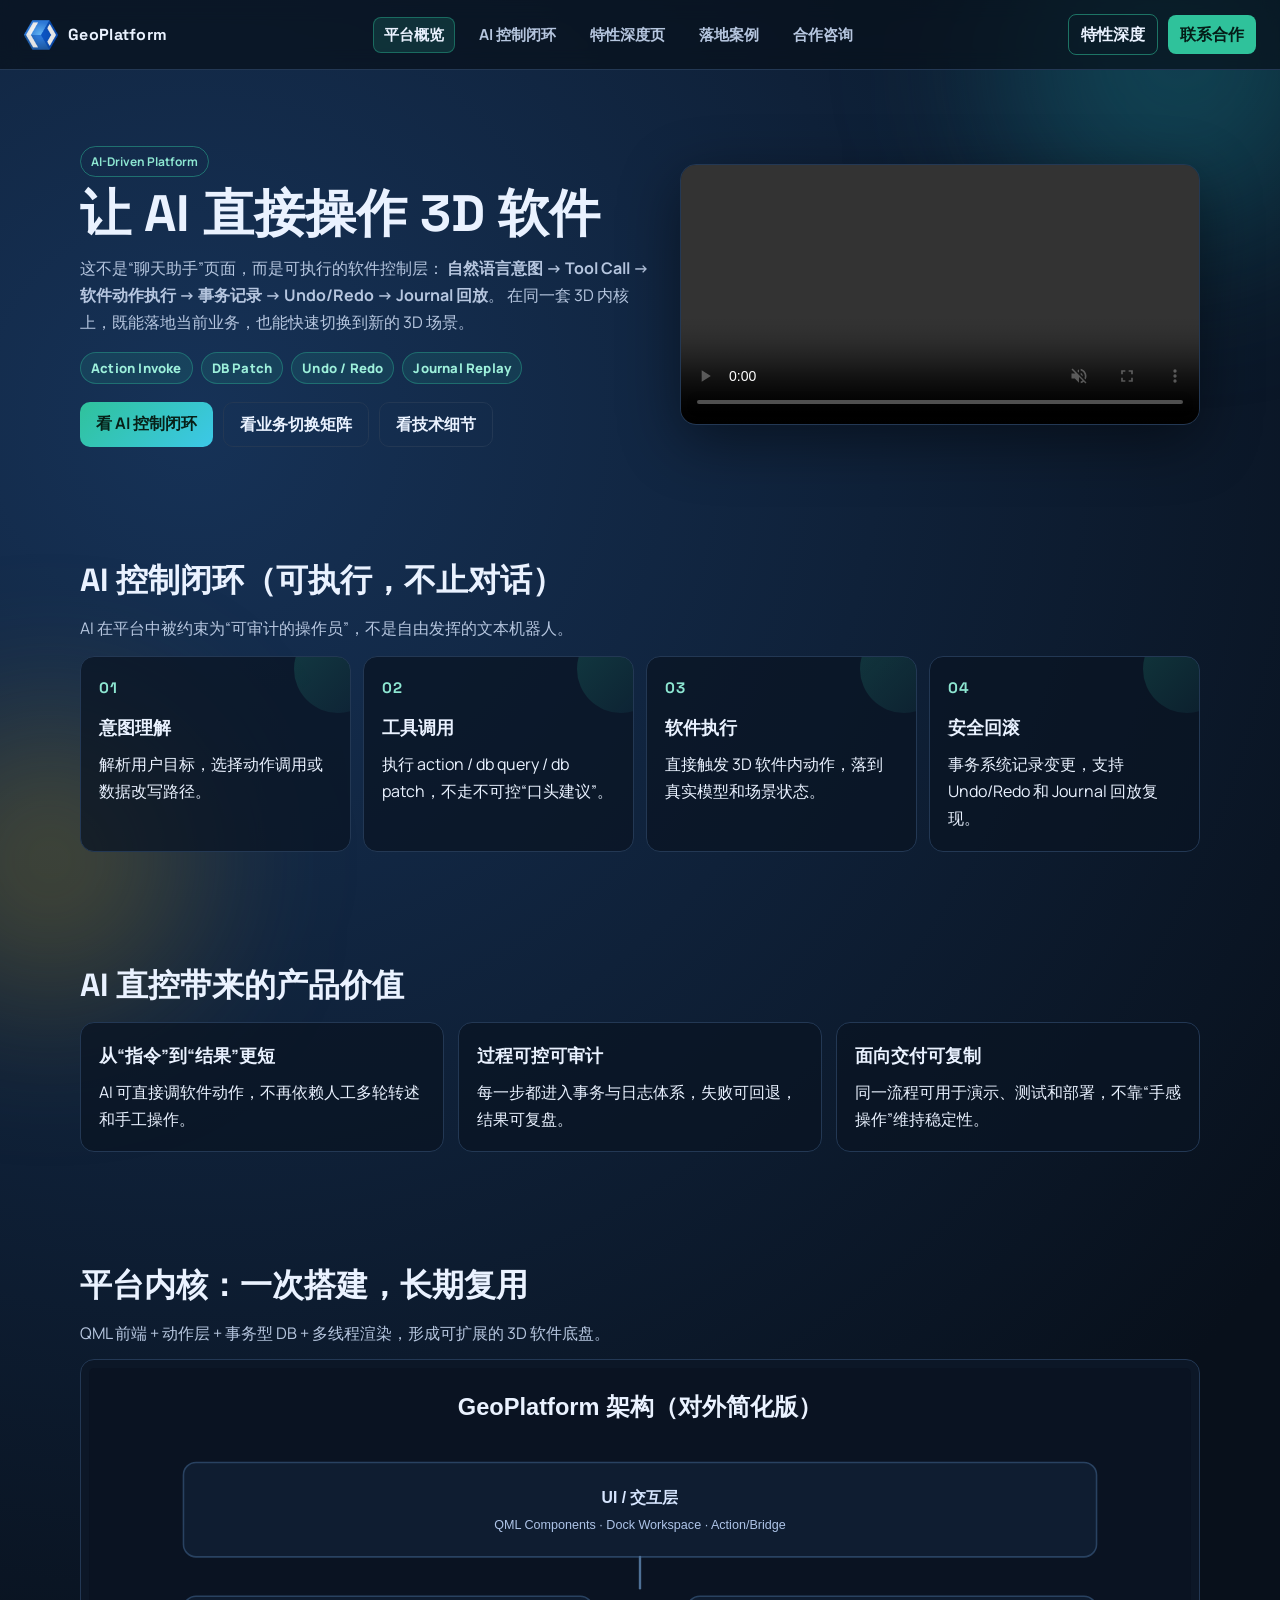
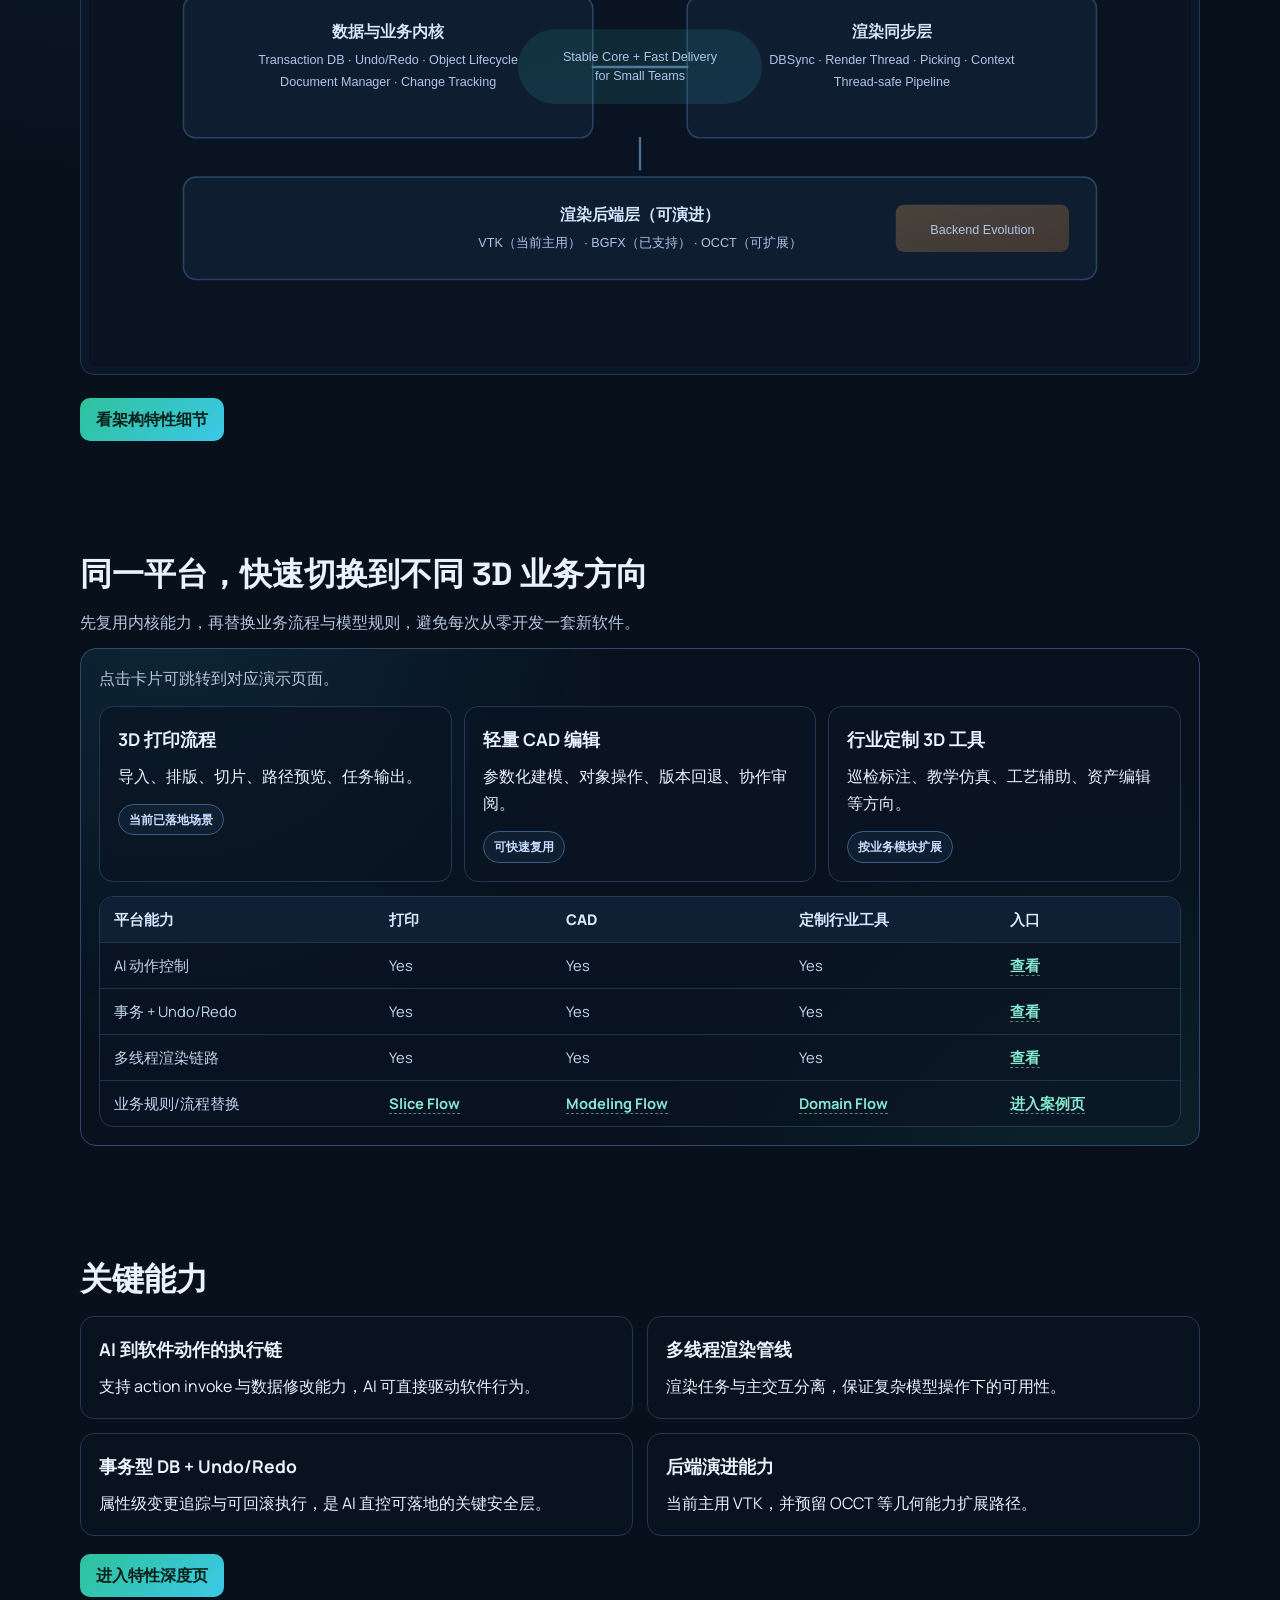
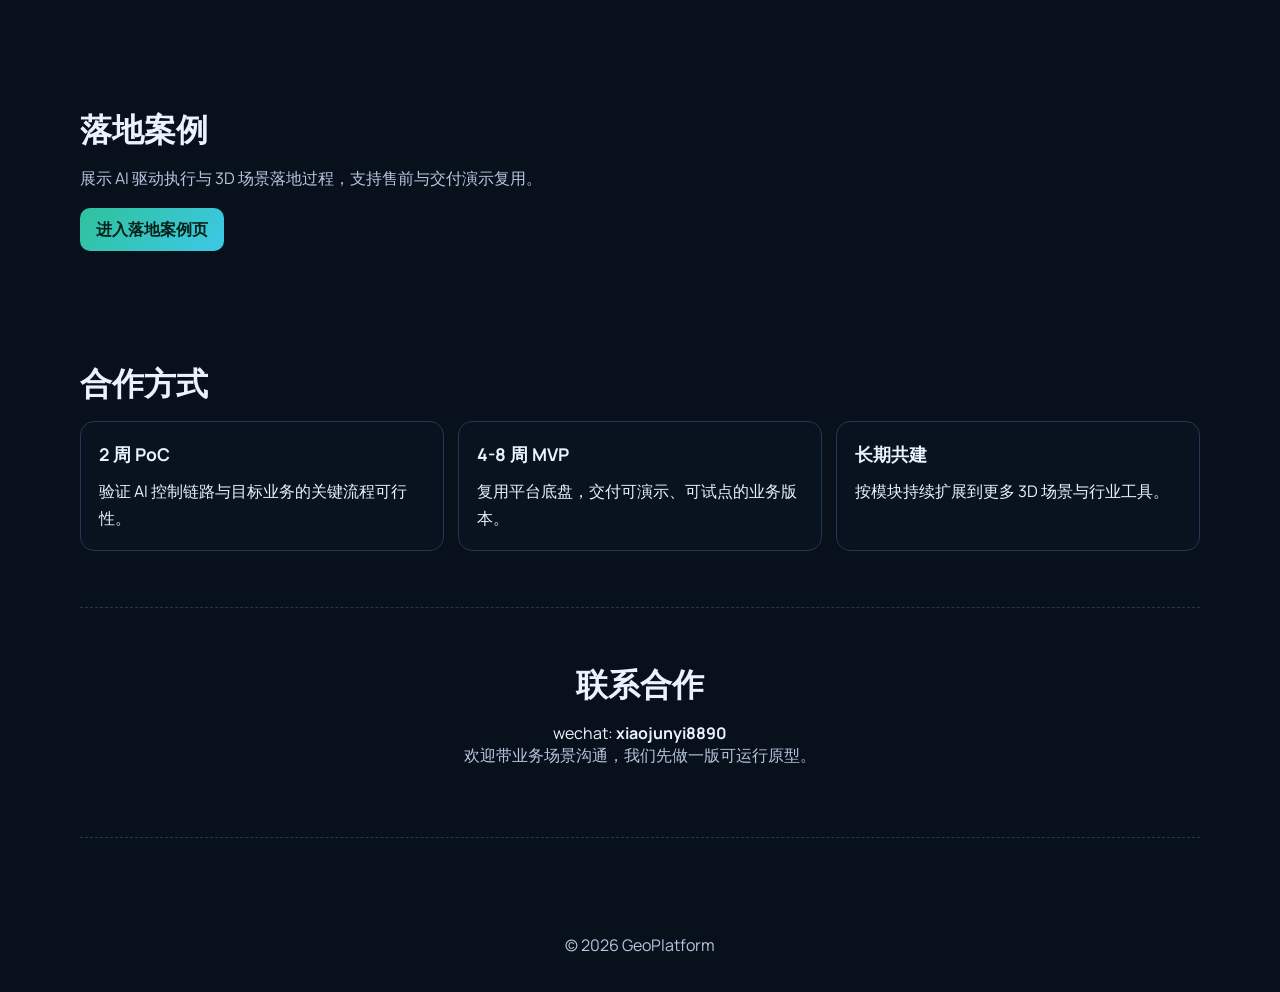
==== commit 02057651: "Make switch-matrix clickable and improve visual panel" ====
--- a/index.html
+++ b/index.html
@@ -119,22 +119,24 @@
     <section class="section" id="switch-matrix">
       <h2>同一平台，快速切换到不同 3D 业务方向</h2>
       <p class="hint">先复用内核能力，再替换业务流程与模型规则，避免每次从零开发一套新软件。</p>
+      <div class="switch-matrix-panel">
+      <p class="hint">点击卡片可跳转到对应演示页面。</p>
       <div class="switch-grid">
-        <article class="card switch-card">
+        <a class="card switch-card feature-link" href="cases.html#print-case">
           <h3>3D 打印流程</h3>
           <p>导入、排版、切片、路径预览、任务输出。</p>
           <p class="switch-tag">当前已落地场景</p>
-        </article>
-        <article class="card switch-card">
+        </a>
+        <a class="card switch-card feature-link" href="cases.html#cad-case">
           <h3>轻量 CAD 编辑</h3>
           <p>参数化建模、对象操作、版本回退、协作审阅。</p>
           <p class="switch-tag">可快速复用</p>
-        </article>
-        <article class="card switch-card">
+        </a>
+        <a class="card switch-card feature-link" href="index.html#contact">
           <h3>行业定制 3D 工具</h3>
           <p>巡检标注、教学仿真、工艺辅助、资产编辑等方向。</p>
           <p class="switch-tag">按业务模块扩展</p>
-        </article>
+        </a>
       </div>
       <div class="capability-table-wrap">
         <table class="capability-table">
@@ -144,6 +146,7 @@
               <th>打印</th>
               <th>CAD</th>
               <th>定制行业工具</th>
+              <th>入口</th>
             </tr>
           </thead>
           <tbody>
@@ -152,27 +155,32 @@
               <td>Yes</td>
               <td>Yes</td>
               <td>Yes</td>
+              <td><a class="table-link" href="features.html#ai-demo">查看</a></td>
             </tr>
             <tr>
               <td>事务 + Undo/Redo</td>
               <td>Yes</td>
               <td>Yes</td>
               <td>Yes</td>
+              <td><a class="table-link" href="features.html#transaction">查看</a></td>
             </tr>
             <tr>
               <td>多线程渲染链路</td>
               <td>Yes</td>
               <td>Yes</td>
               <td>Yes</td>
+              <td><a class="table-link" href="features.html#threading">查看</a></td>
             </tr>
             <tr>
               <td>业务规则/流程替换</td>
-              <td>Slice Flow</td>
-              <td>Modeling Flow</td>
-              <td>Domain Flow</td>
+              <td><a class="table-link" href="cases.html#print-case">Slice Flow</a></td>
+              <td><a class="table-link" href="cases.html#cad-case">Modeling Flow</a></td>
+              <td><a class="table-link" href="index.html#contact">Domain Flow</a></td>
+              <td><a class="table-link" href="cases.html">进入案例页</a></td>
             </tr>
           </tbody>
         </table>
+      </div>
       </div>
     </section>
 
--- a/styles.css
+++ b/styles.css
@@ -293,6 +293,16 @@
   gap: 12px;
   grid-template-columns: repeat(3, minmax(0, 1fr));
 }
+.switch-matrix-panel {
+  margin-top: 14px;
+  border: 1px solid #2e496d;
+  border-radius: 16px;
+  padding: 18px;
+  background:
+    radial-gradient(circle at 8% -10%, rgba(60, 200, 232, 0.12), transparent 40%),
+    radial-gradient(circle at 92% 120%, rgba(47, 194, 155, 0.12), transparent 40%),
+    rgba(8, 18, 30, 0.88);
+}
 .switch-card {
   min-height: 158px;
 }
@@ -335,6 +345,16 @@
 }
 .capability-table tbody tr:last-child td {
   border-bottom: 0;
+}
+.table-link {
+  color: #86e8d0;
+  text-decoration: none;
+  font-weight: 700;
+  border-bottom: 1px dashed #86e8d088;
+}
+.table-link:hover {
+  color: #b7ffec;
+  border-bottom-color: #b7ffec;
 }
 
 .contact {
@@ -371,7 +391,7 @@
   .control-pipeline { grid-template-columns: repeat(2, minmax(0, 1fr)); }
   .switch-grid { grid-template-columns: 1fr; }
   .capability-table-wrap { overflow-x: auto; }
-  .capability-table { min-width: 620px; }
+  .capability-table { min-width: 760px; }
   .top-links { display: none; }
   .top-actions .cta-secondary { display: none; }
   .mobile-feature-cta { display: inline-block; }
